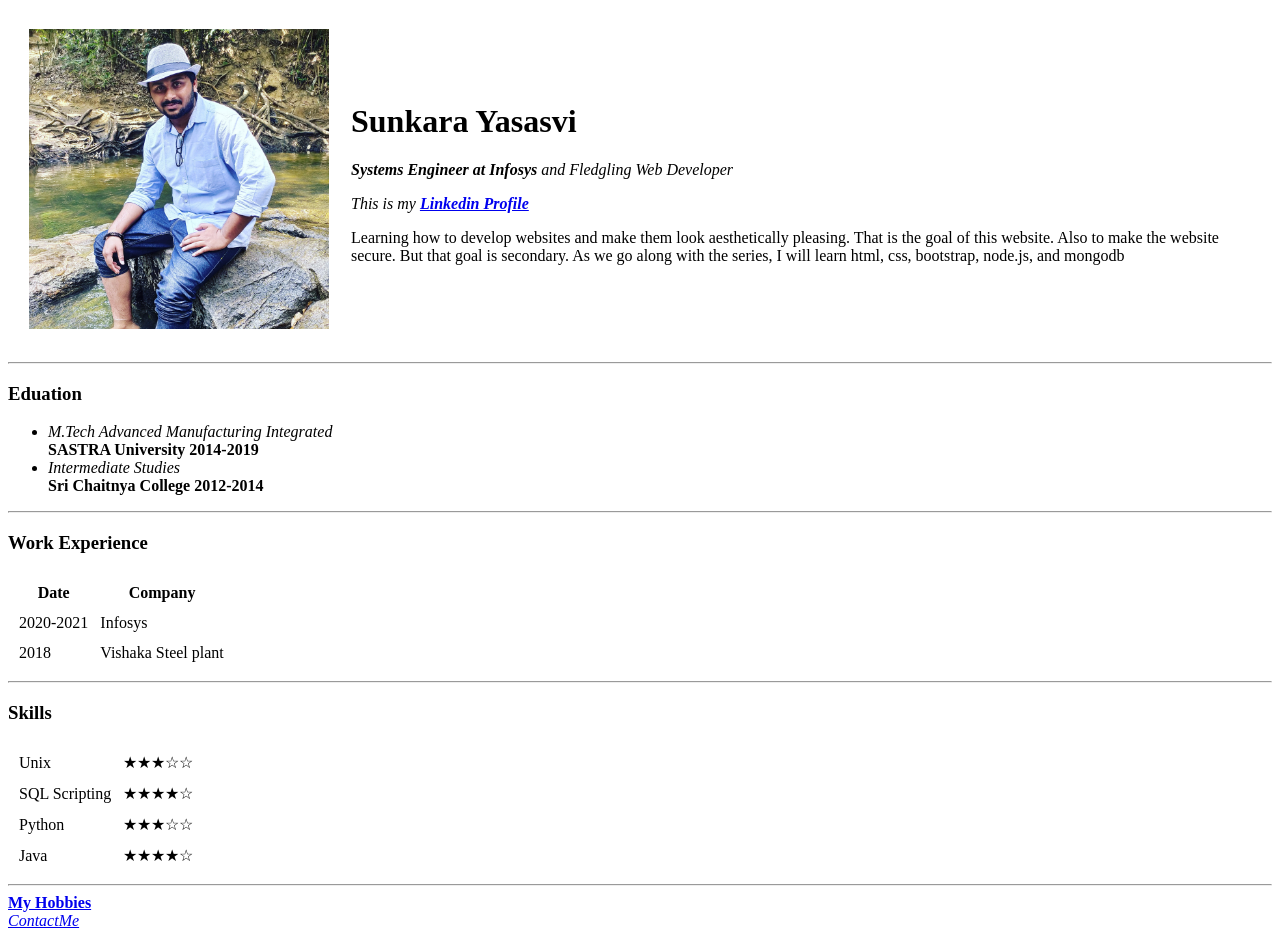
==== index.html @ 676cf08e "Removing extra folder" ====
<!DOCTYPE html>
<html lang="en">
<head>
  <meta charset="UTF-8">
  <meta name="viewport" content="width=device-width, initial-scale=1.0">
  <meta http-equiv="X-UA-Compatible" content="ie=edge">
  <title> Yasasvi's Personal Site</title>
</head>
<body>
  <table cellspacing='20'>
    <tr>
      <td><img src="Images/SunkaraYasasvi.jpeg" alt="Sunkara Yasasvi Profile Picture" height="300" width="300"></td>
      <td>
        <!-- This is heading-->
        <h1>Sunkara Yasasvi</h1>
        <!--Next line explains strong and emphasis tags-->
        <p><em><strong>Systems Engineer at Infosys</strong> and Fledgling Web Developer</em></p>
        <!--Next line eplains anchor or hyperlink tags-->
        <p><em>This is my <strong><a href="https://www.linkedin.com/in/sunkarayasasvi96/"target="_blank">Linkedin Profile</a></strong></em></p>
        <!-- Next para explains para tags-->
        <p>Learning how to develop websites and make them look aesthetically pleasing.
           That is the goal of this website. Also to make the website secure.
           But that goal is secondary. As we go along with the series, I will learn html, css, bootstrap, node.js, and mongodb</p>
        <!--Next line explains tags to set a line-->
      </td>
    </tr>
  </table>


  <hr size='2'>
  <h3>Eduation</h3>
  <!--Ordered and unordered points-->
  <ul>
    <li><em>M.Tech Advanced Manufacturing Integrated</em>
        <br>
        <strong>SASTRA University 2014-2019</strong>
    </li>
    <li>
        <em>Intermediate Studies</em>
        <br>
        <strong>Sri Chaitnya College 2012-2014</strong>
    </li>
  </ul></p>


  <hr>

  <h3>Work Experience</h3>
  <table cellspacing='10'>
  <thead>
    <tr>
        <th>Date</th>
        <th>Company</th>
    </tr>
  </thead>
  <tbody>
    <tr>
      <td>2020-2021</td>
      <td>Infosys</td>
    </tr>
    <tr>
      <td>2018</td>
      <td>Vishaka Steel plant</td>
    </tr>
  </tbody>
  </table>

  <hr>

  <h3>Skills</h3>
      <table cellspacing='10'>
        <tr>
          <td>Unix</td>
          <td>★★★☆☆</td>
        </tr>
        <tr>
          <td>SQL Scripting</td>
          <td>★★★★☆</td>
        </tr>
        <tr>
          <td>Python</td>
          <td>★★★☆☆</td>
        </tr>
        <tr>
          <td>Java</td>
          <td>★★★★☆</td>
        </tr>
      </table>
  <hr size='2'>
  <!--How to set up satellite pages to create a website-->
  <strong><a href="Yasasvi's Hobbies.html"target="_blank">My Hobbies</a></strong>
  <br>
  <a href="ContactMe.html"target="_blank"><em>ContactMe</em></a>
</body>
</html>
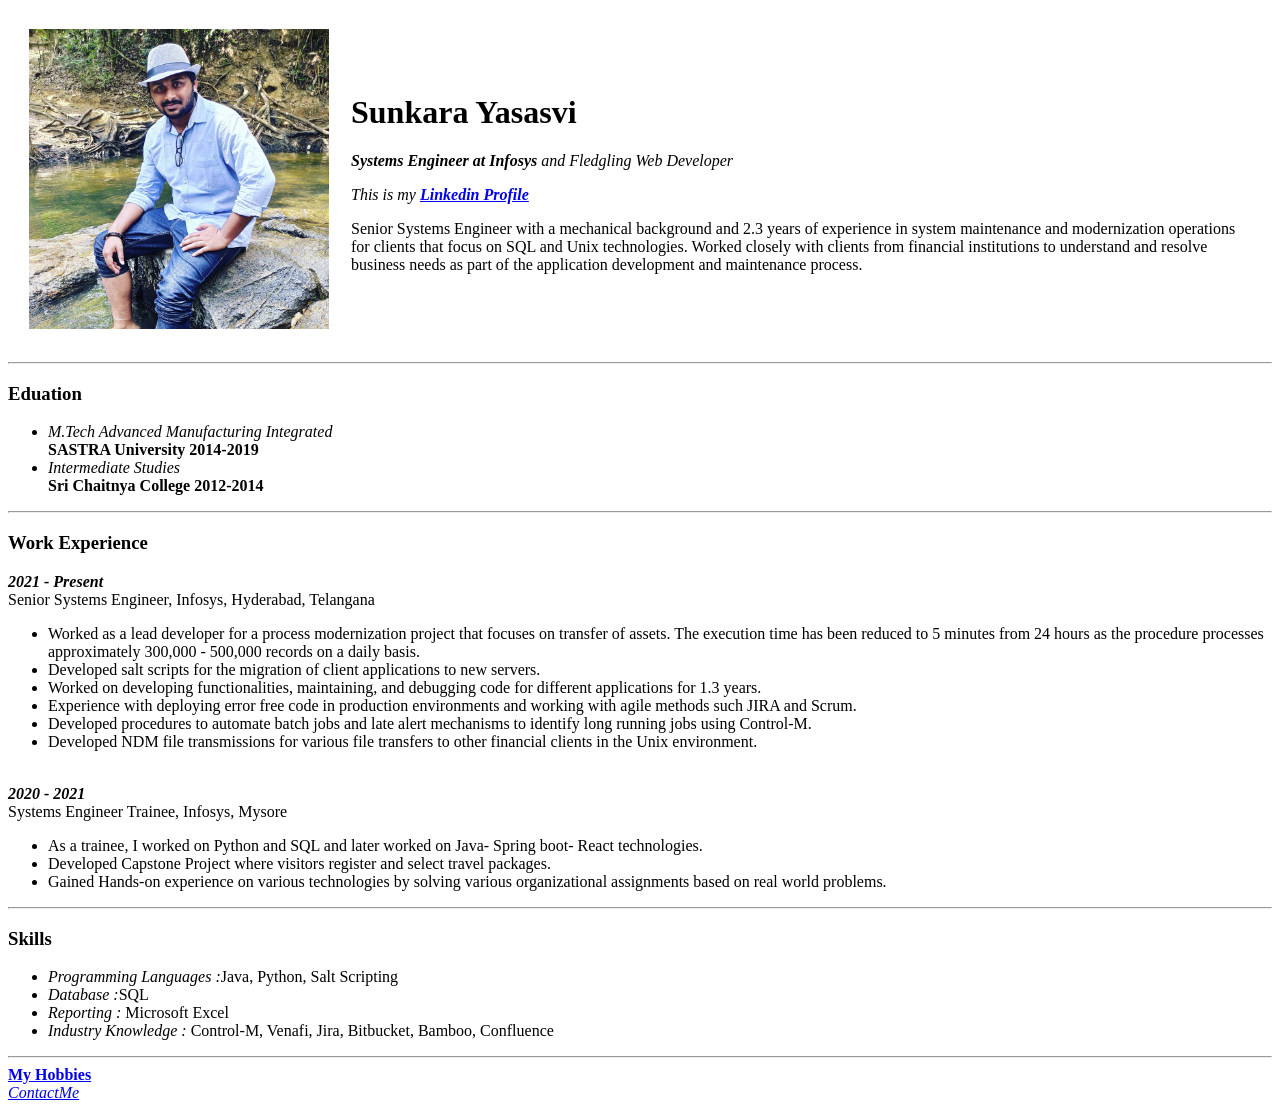
==== commit 4c5c0490: "Add the changes to cv" ====
--- a/index.html
+++ b/index.html
@@ -18,9 +18,10 @@
         <!--Next line eplains anchor or hyperlink tags-->
         <p><em>This is my <strong><a href="https://www.linkedin.com/in/sunkarayasasvi96/"target="_blank">Linkedin Profile</a></strong></em></p>
         <!-- Next para explains para tags-->
-        <p>Learning how to develop websites and make them look aesthetically pleasing.
-           That is the goal of this website. Also to make the website secure.
-           But that goal is secondary. As we go along with the series, I will learn html, css, bootstrap, node.js, and mongodb</p>
+        <p>Senior Systems Engineer with a mechanical background and 2.3 years of experience in system
+          maintenance and modernization operations for clients that focus on SQL and Unix technologies. Worked
+          closely with clients from financial institutions to understand and resolve business needs as part of the
+          application development and maintenance process.</p>
         <!--Next line explains tags to set a line-->
       </td>
     </tr>
@@ -46,46 +47,60 @@
   <hr>
 
   <h3>Work Experience</h3>
-  <table cellspacing='10'>
-  <thead>
-    <tr>
-        <th>Date</th>
-        <th>Company</th>
-    </tr>
-  </thead>
-  <tbody>
-    <tr>
-      <td>2020-2021</td>
-      <td>Infosys</td>
-    </tr>
-    <tr>
-      <td>2018</td>
-      <td>Vishaka Steel plant</td>
-    </tr>
-  </tbody>
-  </table>
-
+  <p>
+    <em><strong>2021 - Present</strong></em> 
+    <br>
+    Senior Systems Engineer, Infosys, Hyderabad, Telangana <br>
+    <ul>
+        <li>
+          Worked as a lead developer for a process modernization project that focuses on transfer of
+          assets. The execution time has been reduced to 5 minutes from 24 hours as the procedure
+          processes approximately 300,000 - 500,000 records on a daily basis.</li>
+        <li>
+          Developed salt scripts for the migration of client applications to new servers.
+        </li>
+        <li>
+          Worked on developing functionalities, maintaining, and debugging code for different applications
+for 1.3 years.
+        </li>
+        <li>
+          Experience with deploying error free code in production environments and working with agile
+methods such JIRA and Scrum.
+        </li>
+        <li>Developed procedures to automate batch jobs and late alert mechanisms to identify long running
+          jobs using Control-M.
+        </li>
+        <li>
+          Developed NDM file transmissions for various file transfers to other financial clients in the Unix
+environment.
+        </li>
+    </ul>
+    <br>
+    <em><strong>2020 - 2021</strong></em> 
+    <br>
+      Systems Engineer Trainee, Infosys, Mysore <br>
+    <ul>
+        <li>
+          As a trainee, I worked on Python and SQL and later worked on Java- Spring boot- React
+technologies.</li>
+        <li>
+          Developed Capstone Project where visitors register and select travel packages.
+        </li>
+        <li>
+          Gained Hands-on experience on various technologies by solving various organizational
+assignments based on real world problems.
+        </li>
+    </ul>
+  </p>
   <hr>
 
   <h3>Skills</h3>
-      <table cellspacing='10'>
-        <tr>
-          <td>Unix</td>
-          <td>★★★☆☆</td>
-        </tr>
-        <tr>
-          <td>SQL Scripting</td>
-          <td>★★★★☆</td>
-        </tr>
-        <tr>
-          <td>Python</td>
-          <td>★★★☆☆</td>
-        </tr>
-        <tr>
-          <td>Java</td>
-          <td>★★★★☆</td>
-        </tr>
-      </table>
+      <ul>
+        <li> <em>Programming Languages :</em>Java, Python, Salt Scripting</li>
+        <li> <em>Database :</em>SQL</li>
+        <li> <em>Reporting :</em> Microsoft Excel</li>
+        <li> <em>Industry Knowledge :</em> Control-M, Venafi, Jira, Bitbucket, Bamboo, Confluence</li>
+      </ul>
   <hr size='2'>
   <!--How to set up satellite pages to create a website-->
   <strong><a href="Yasasvi's Hobbies.html"target="_blank">My Hobbies</a></strong>
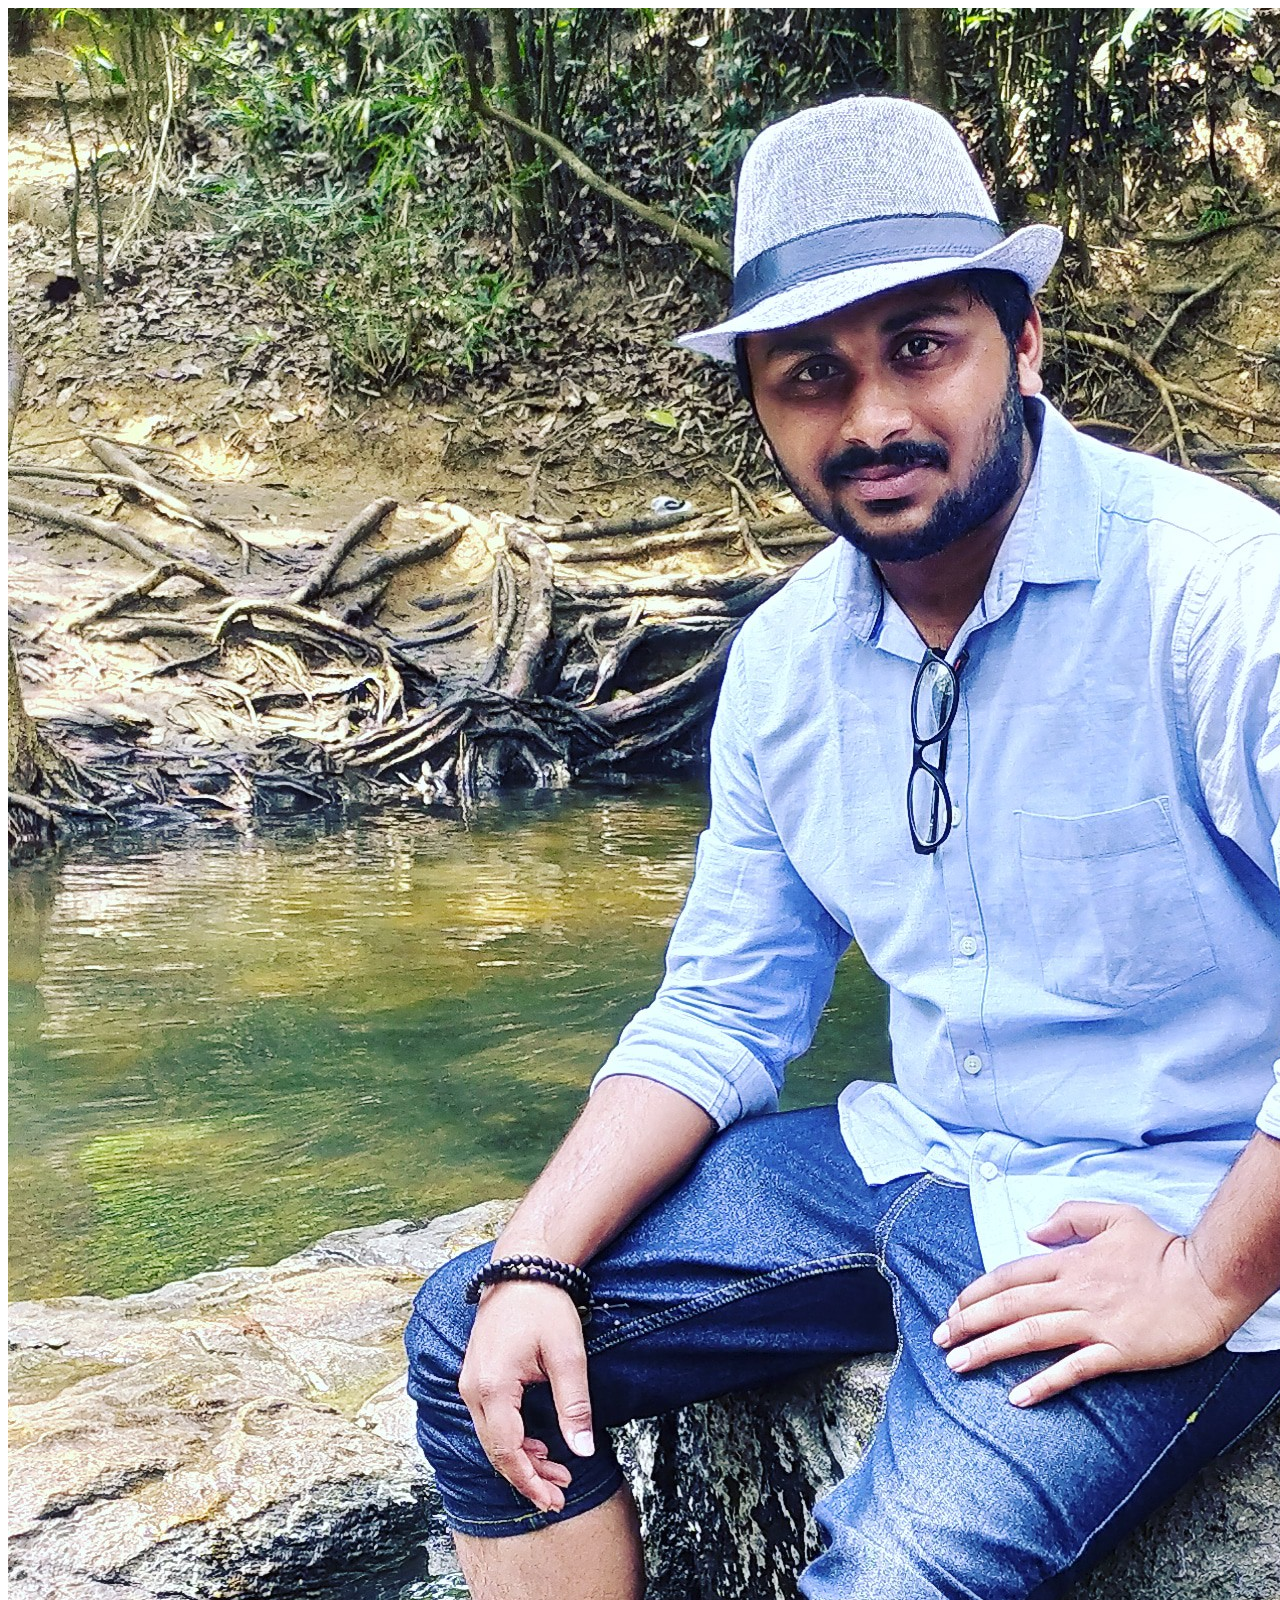
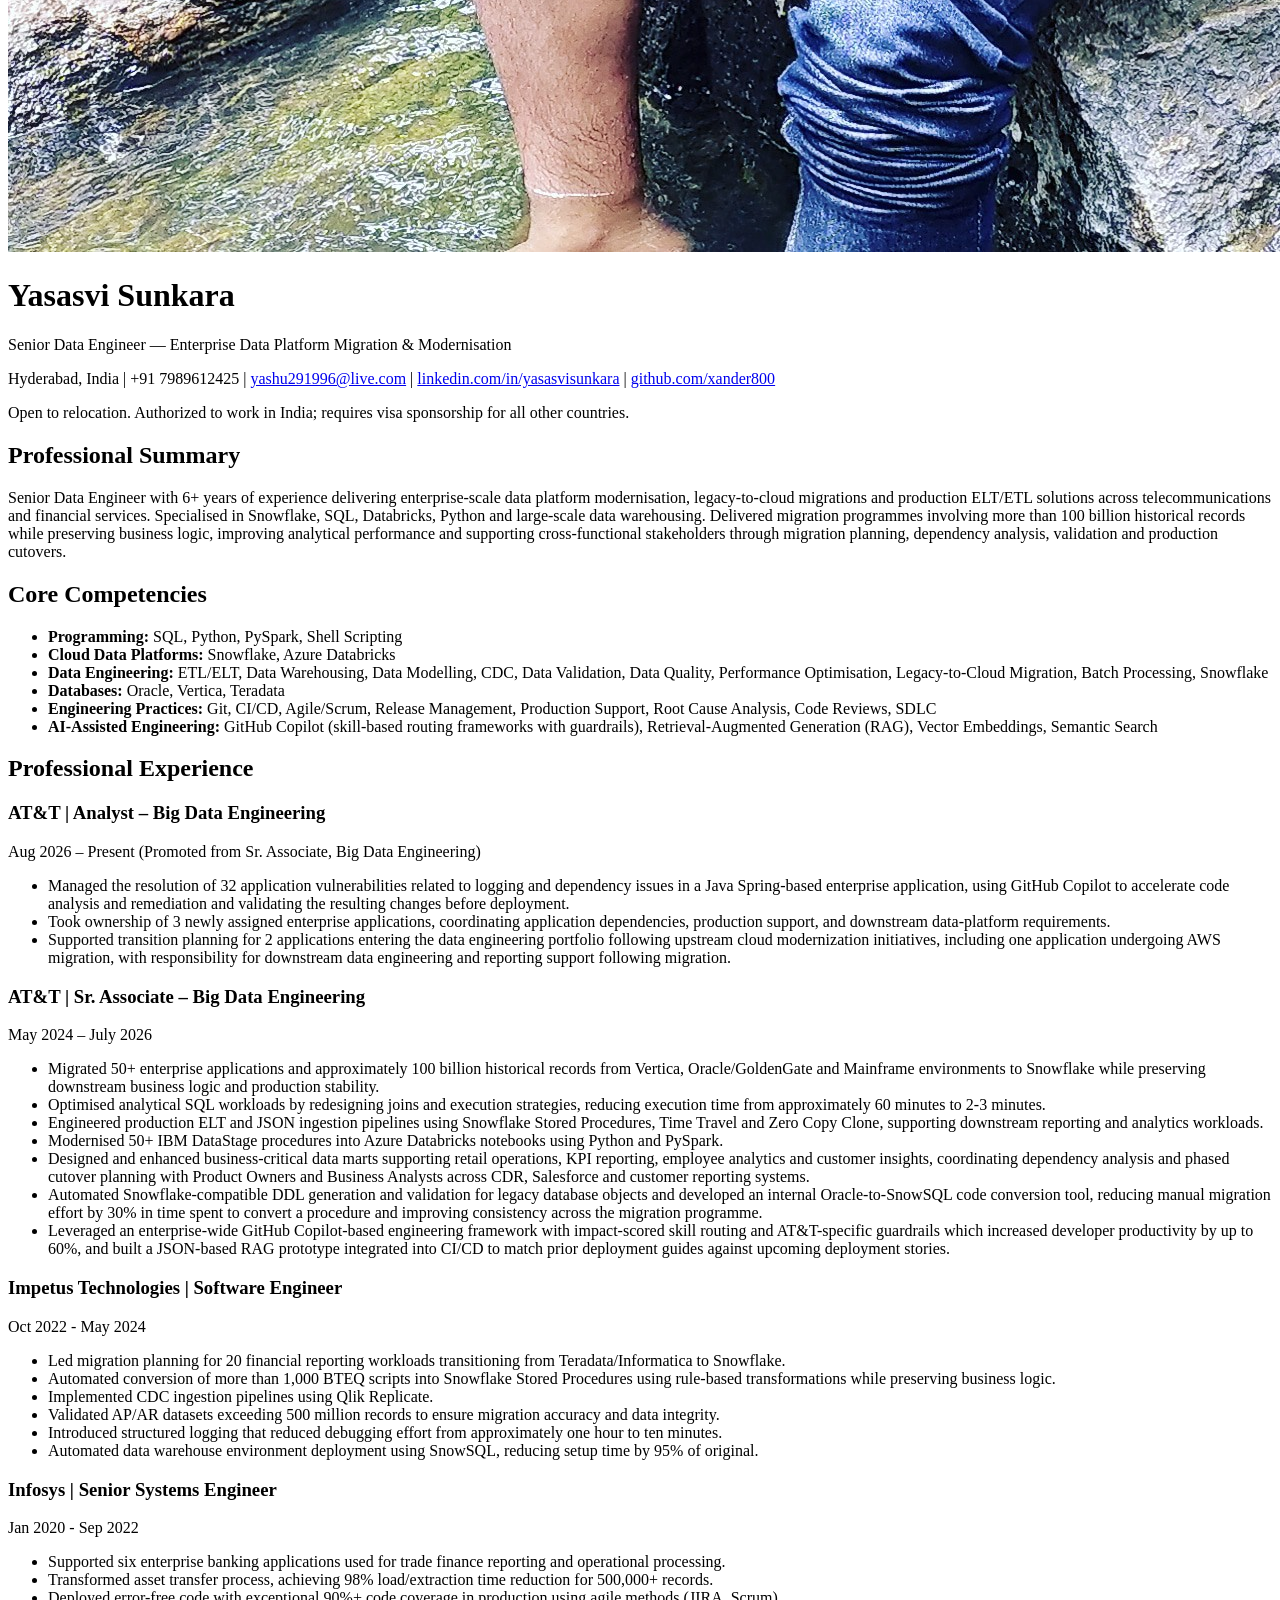
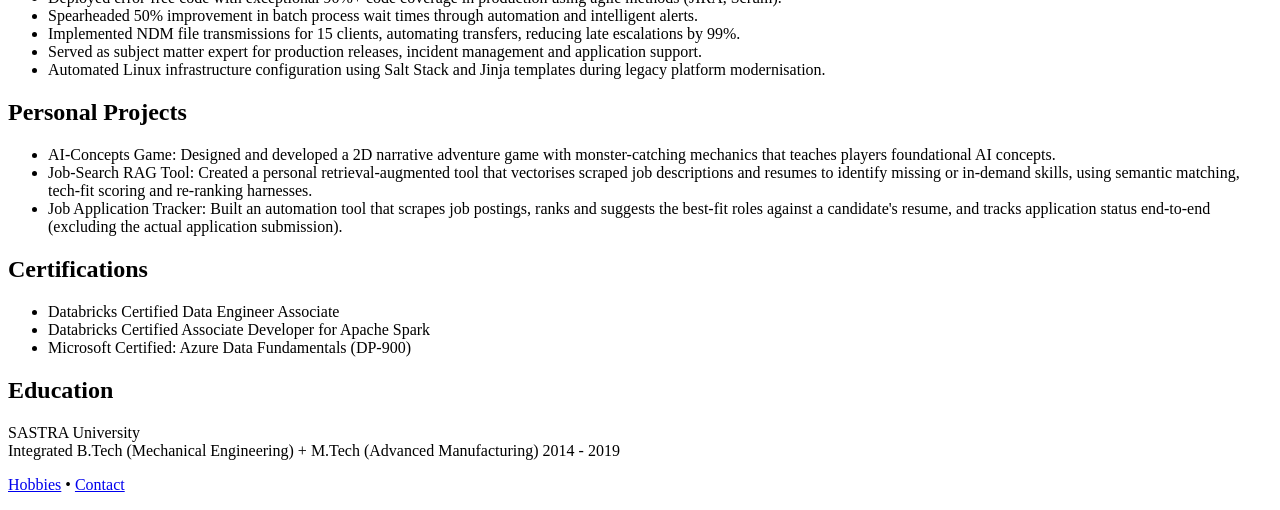
==== commit cddd94de: "Update index.html — integrate professional resume content and add stylesheet link" ====
--- a/index.html
+++ b/index.html
@@ -1,110 +1,125 @@
-<!DOCTYPE html>
-<html lang="en">
-<head>
-  <meta charset="UTF-8">
-  <meta name="viewport" content="width=device-width, initial-scale=1.0">
-  <meta http-equiv="X-UA-Compatible" content="ie=edge">
-  <title> Yasasvi's Personal Site</title>
-</head>
-<body>
-  <table cellspacing='20'>
-    <tr>
-      <td><img src="Images/SunkaraYasasvi.jpeg" alt="Sunkara Yasasvi Profile Picture" height="300" width="300"></td>
-      <td>
-        <!-- This is heading-->
-        <h1>Sunkara Yasasvi</h1>
-        <!--Next line explains strong and emphasis tags-->
-        <p><em><strong>Systems Engineer at Infosys</strong> and Fledgling Web Developer</em></p>
-        <!--Next line eplains anchor or hyperlink tags-->
-        <p><em>This is my <strong><a href="https://www.linkedin.com/in/sunkarayasasvi96/"target="_blank">Linkedin Profile</a></strong></em></p>
-        <!-- Next para explains para tags-->
-        <p>Senior Systems Engineer with a mechanical background and 2.3 years of experience in system
-          maintenance and modernization operations for clients that focus on SQL and Unix technologies. Worked
-          closely with clients from financial institutions to understand and resolve business needs as part of the
-          application development and maintenance process.</p>
-        <!--Next line explains tags to set a line-->
-      </td>
-    </tr>
-  </table>
-
-
-  <hr size='2'>
-  <h3>Eduation</h3>
-  <!--Ordered and unordered points-->
-  <ul>
-    <li><em>M.Tech Advanced Manufacturing Integrated</em>
-        <br>
-        <strong>SASTRA University 2014-2019</strong>
-    </li>
-    <li>
-        <em>Intermediate Studies</em>
-        <br>
-        <strong>Sri Chaitnya College 2012-2014</strong>
-    </li>
-  </ul></p>
-
-
-  <hr>
-
-  <h3>Work Experience</h3>
-  <p>
-    <em><strong>2021 - Present</strong></em> 
-    <br>
-    Senior Systems Engineer, Infosys, Hyderabad, Telangana <br>
-    <ul>
-        <li>
-          Worked as a lead developer for a process modernization project that focuses on transfer of
-          assets. The execution time has been reduced to 5 minutes from 24 hours as the procedure
-          processes approximately 300,000 - 500,000 records on a daily basis.</li>
-        <li>
-          Developed salt scripts for the migration of client applications to new servers.
-        </li>
-        <li>
-          Worked on developing functionalities, maintaining, and debugging code for different applications
-for 1.3 years.
-        </li>
-        <li>
-          Experience with deploying error free code in production environments and working with agile
-methods such JIRA and Scrum.
-        </li>
-        <li>Developed procedures to automate batch jobs and late alert mechanisms to identify long running
-          jobs using Control-M.
-        </li>
-        <li>
-          Developed NDM file transmissions for various file transfers to other financial clients in the Unix
-environment.
-        </li>
-    </ul>
-    <br>
-    <em><strong>2020 - 2021</strong></em> 
-    <br>
-      Systems Engineer Trainee, Infosys, Mysore <br>
-    <ul>
-        <li>
-          As a trainee, I worked on Python and SQL and later worked on Java- Spring boot- React
-technologies.</li>
-        <li>
-          Developed Capstone Project where visitors register and select travel packages.
-        </li>
-        <li>
-          Gained Hands-on experience on various technologies by solving various organizational
-assignments based on real world problems.
-        </li>
-    </ul>
-  </p>
-  <hr>
-
-  <h3>Skills</h3>
-      <ul>
-        <li> <em>Programming Languages :</em>Java, Python, Salt Scripting</li>
-        <li> <em>Database :</em>SQL</li>
-        <li> <em>Reporting :</em> Microsoft Excel</li>
-        <li> <em>Industry Knowledge :</em> Control-M, Venafi, Jira, Bitbucket, Bamboo, Confluence</li>
-      </ul>
-  <hr size='2'>
-  <!--How to set up satellite pages to create a website-->
-  <strong><a href="Yasasvi's Hobbies.html"target="_blank">My Hobbies</a></strong>
-  <br>
-  <a href="ContactMe.html"target="_blank"><em>ContactMe</em></a>
-</body>
-</html>
+<!DOCTYPE html>
+<html lang="en">
+<head>
+  <meta charset="utf-8">
+  <meta name="viewport" content="width=device-width, initial-scale=1">
+  <meta name="description" content="Yasasvi Sunkara — Senior Data Engineer. Resume and professional profile.">
+  <title>Yasasvi Sunkara — Resume</title>
+  <link rel="stylesheet" href="style.css">
+</head>
+<body>
+  <main class="container">
+    <header class="header">
+      <div class="profile">
+        <img src="Images/SunkaraYasasvi.jpeg" alt="Photo of Yasasvi Sunkara" class="profile-img">
+      </div>
+      <div class="hero">
+        <h1 class="name">Yasasvi Sunkara</h1>
+        <p class="title">Senior Data Engineer — Enterprise Data Platform Migration & Modernisation</p>
+        <p class="contact">Hyderabad, India | +91 7989612425 | <a href="mailto:yashu291996@live.com">yashu291996@live.com</a> | <a href="https://linkedin.com/in/yasasvisunkara" target="_blank" rel="noopener">linkedin.com/in/yasasvisunkara</a> | <a href="https://github.com/xander800" target="_blank" rel="noopener">github.com/xander800</a></p>
+        <p class="status">Open to relocation. Authorized to work in India; requires visa sponsorship for all other countries.</p>
+      </div>
+    </header>
+
+    <section>
+      <h2>Professional Summary</h2>
+      <p>Senior Data Engineer with 6+ years of experience delivering enterprise-scale data platform modernisation, legacy-to-cloud migrations and production ELT/ETL solutions across telecommunications and financial services. Specialised in Snowflake, SQL, Databricks, Python and large-scale data warehousing. Delivered migration programmes involving more than 100 billion historical records while preserving business logic, improving analytical performance and supporting cross-functional stakeholders through migration planning, dependency analysis, validation and production cutovers.</p>
+    </section>
+
+    <section>
+      <h2>Core Competencies</h2>
+      <ul>
+        <li><strong>Programming:</strong> SQL, Python, PySpark, Shell Scripting</li>
+        <li><strong>Cloud Data Platforms:</strong> Snowflake, Azure Databricks</li>
+        <li><strong>Data Engineering:</strong> ETL/ELT, Data Warehousing, Data Modelling, CDC, Data Validation, Data Quality, Performance Optimisation, Legacy-to-Cloud Migration, Batch Processing, Snowflake</li>
+        <li><strong>Databases:</strong> Oracle, Vertica, Teradata</li>
+        <li><strong>Engineering Practices:</strong> Git, CI/CD, Agile/Scrum, Release Management, Production Support, Root Cause Analysis, Code Reviews, SDLC</li>
+        <li><strong>AI-Assisted Engineering:</strong> GitHub Copilot (skill-based routing frameworks with guardrails), Retrieval-Augmented Generation (RAG), Vector Embeddings, Semantic Search</li>
+      </ul>
+    </section>
+
+    <section>
+      <h2>Professional Experience</h2>
+
+      <article class="experience">
+        <h3>AT&T | Analyst – Big Data Engineering</h3>
+        <p class="date">Aug 2026 – Present (Promoted from Sr. Associate, Big Data Engineering)</p>
+        <ul>
+          <li>Managed the resolution of 32 application vulnerabilities related to logging and dependency issues in a Java Spring-based enterprise application, using GitHub Copilot to accelerate code analysis and remediation and validating the resulting changes before deployment.</li>
+          <li>Took ownership of 3 newly assigned enterprise applications, coordinating application dependencies, production support, and downstream data-platform requirements.</li>
+          <li>Supported transition planning for 2 applications entering the data engineering portfolio following upstream cloud modernization initiatives, including one application undergoing AWS migration, with responsibility for downstream data engineering and reporting support following migration.</li>
+        </ul>
+      </article>
+
+      <article class="experience">
+        <h3>AT&T | Sr. Associate – Big Data Engineering</h3>
+        <p class="date">May 2024 – July 2026</p>
+        <ul>
+          <li>Migrated 50+ enterprise applications and approximately 100 billion historical records from Vertica, Oracle/GoldenGate and Mainframe environments to Snowflake while preserving downstream business logic and production stability.</li>
+          <li>Optimised analytical SQL workloads by redesigning joins and execution strategies, reducing execution time from approximately 60 minutes to 2-3 minutes.</li>
+          <li>Engineered production ELT and JSON ingestion pipelines using Snowflake Stored Procedures, Time Travel and Zero Copy Clone, supporting downstream reporting and analytics workloads.</li>
+          <li>Modernised 50+ IBM DataStage procedures into Azure Databricks notebooks using Python and PySpark.</li>
+          <li>Designed and enhanced business-critical data marts supporting retail operations, KPI reporting, employee analytics and customer insights, coordinating dependency analysis and phased cutover planning with Product Owners and Business Analysts across CDR, Salesforce and customer reporting systems.</li>
+          <li>Automated Snowflake-compatible DDL generation and validation for legacy database objects and developed an internal Oracle-to-SnowSQL code conversion tool, reducing manual migration effort by 30% in time spent to convert a procedure and improving consistency across the migration programme.</li>
+          <li>Leveraged an enterprise-wide GitHub Copilot-based engineering framework with impact-scored skill routing and AT&T-specific guardrails which increased developer productivity by up to 60%, and built a JSON-based RAG prototype integrated into CI/CD to match prior deployment guides against upcoming deployment stories.</li>
+        </ul>
+      </article>
+
+      <article class="experience">
+        <h3>Impetus Technologies | Software Engineer</h3>
+        <p class="date">Oct 2022 - May 2024</p>
+        <ul>
+          <li>Led migration planning for 20 financial reporting workloads transitioning from Teradata/Informatica to Snowflake.</li>
+          <li>Automated conversion of more than 1,000 BTEQ scripts into Snowflake Stored Procedures using rule-based transformations while preserving business logic.</li>
+          <li>Implemented CDC ingestion pipelines using Qlik Replicate.</li>
+          <li>Validated AP/AR datasets exceeding 500 million records to ensure migration accuracy and data integrity.</li>
+          <li>Introduced structured logging that reduced debugging effort from approximately one hour to ten minutes.</li>
+          <li>Automated data warehouse environment deployment using SnowSQL, reducing setup time by 95% of original.</li>
+        </ul>
+      </article>
+
+      <article class="experience">
+        <h3>Infosys | Senior Systems Engineer</h3>
+        <p class="date">Jan 2020 - Sep 2022</p>
+        <ul>
+          <li>Supported six enterprise banking applications used for trade finance reporting and operational processing.</li>
+          <li>Transformed asset transfer process, achieving 98% load/extraction time reduction for 500,000+ records.</li>
+          <li>Deployed error-free code with exceptional 90%+ code coverage in production using agile methods (JIRA, Scrum).</li>
+          <li>Spearheaded 50% improvement in batch process wait times through automation and intelligent alerts.</li>
+          <li>Implemented NDM file transmissions for 15 clients, automating transfers, reducing late escalations by 99%.</li>
+          <li>Served as subject matter expert for production releases, incident management and application support.</li>
+          <li>Automated Linux infrastructure configuration using Salt Stack and Jinja templates during legacy platform modernisation.</li>
+        </ul>
+      </article>
+
+    </section>
+
+    <section>
+      <h2>Personal Projects</h2>
+      <ul>
+        <li>AI-Concepts Game: Designed and developed a 2D narrative adventure game with monster-catching mechanics that teaches players foundational AI concepts.</li>
+        <li>Job-Search RAG Tool: Created a personal retrieval-augmented tool that vectorises scraped job descriptions and resumes to identify missing or in-demand skills, using semantic matching, tech-fit scoring and re-ranking harnesses.</li>
+        <li>Job Application Tracker: Built an automation tool that scrapes job postings, ranks and suggests the best-fit roles against a candidate's resume, and tracks application status end-to-end (excluding the actual application submission).</li>
+      </ul>
+    </section>
+
+    <section>
+      <h2>Certifications</h2>
+      <ul>
+        <li>Databricks Certified Data Engineer Associate</li>
+        <li>Databricks Certified Associate Developer for Apache Spark</li>
+        <li>Microsoft Certified: Azure Data Fundamentals (DP-900)</li>
+      </ul>
+    </section>
+
+    <section>
+      <h2>Education</h2>
+      <p>SASTRA University<br>Integrated B.Tech (Mechanical Engineering) + M.Tech (Advanced Manufacturing) 2014 - 2019</p>
+    </section>
+
+    <footer class="footer">
+      <p><a href="Yasasvi's Hobbies.html" target="_blank" rel="noopener">Hobbies</a> • <a href="ContactMe.html" target="_blank" rel="noopener">Contact</a></p>
+    </footer>
+  </main>
+</body>
+</html>
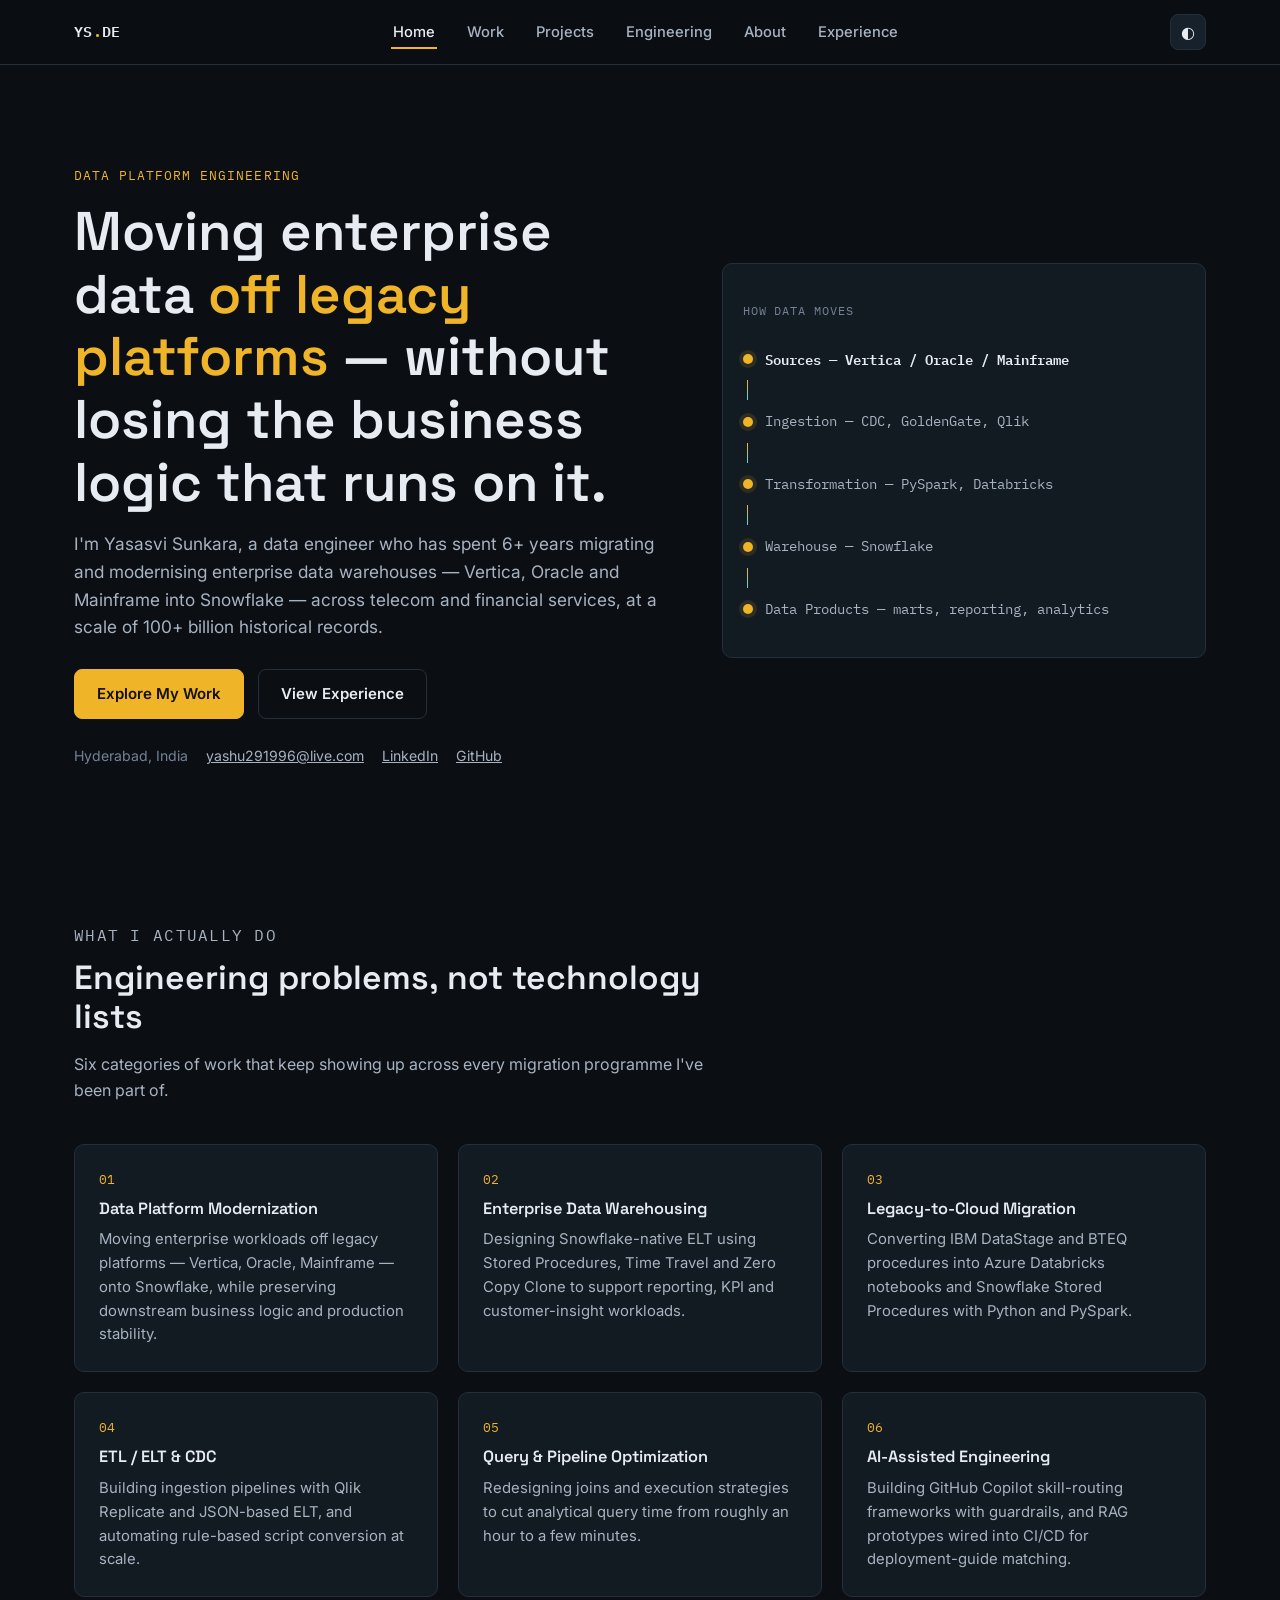
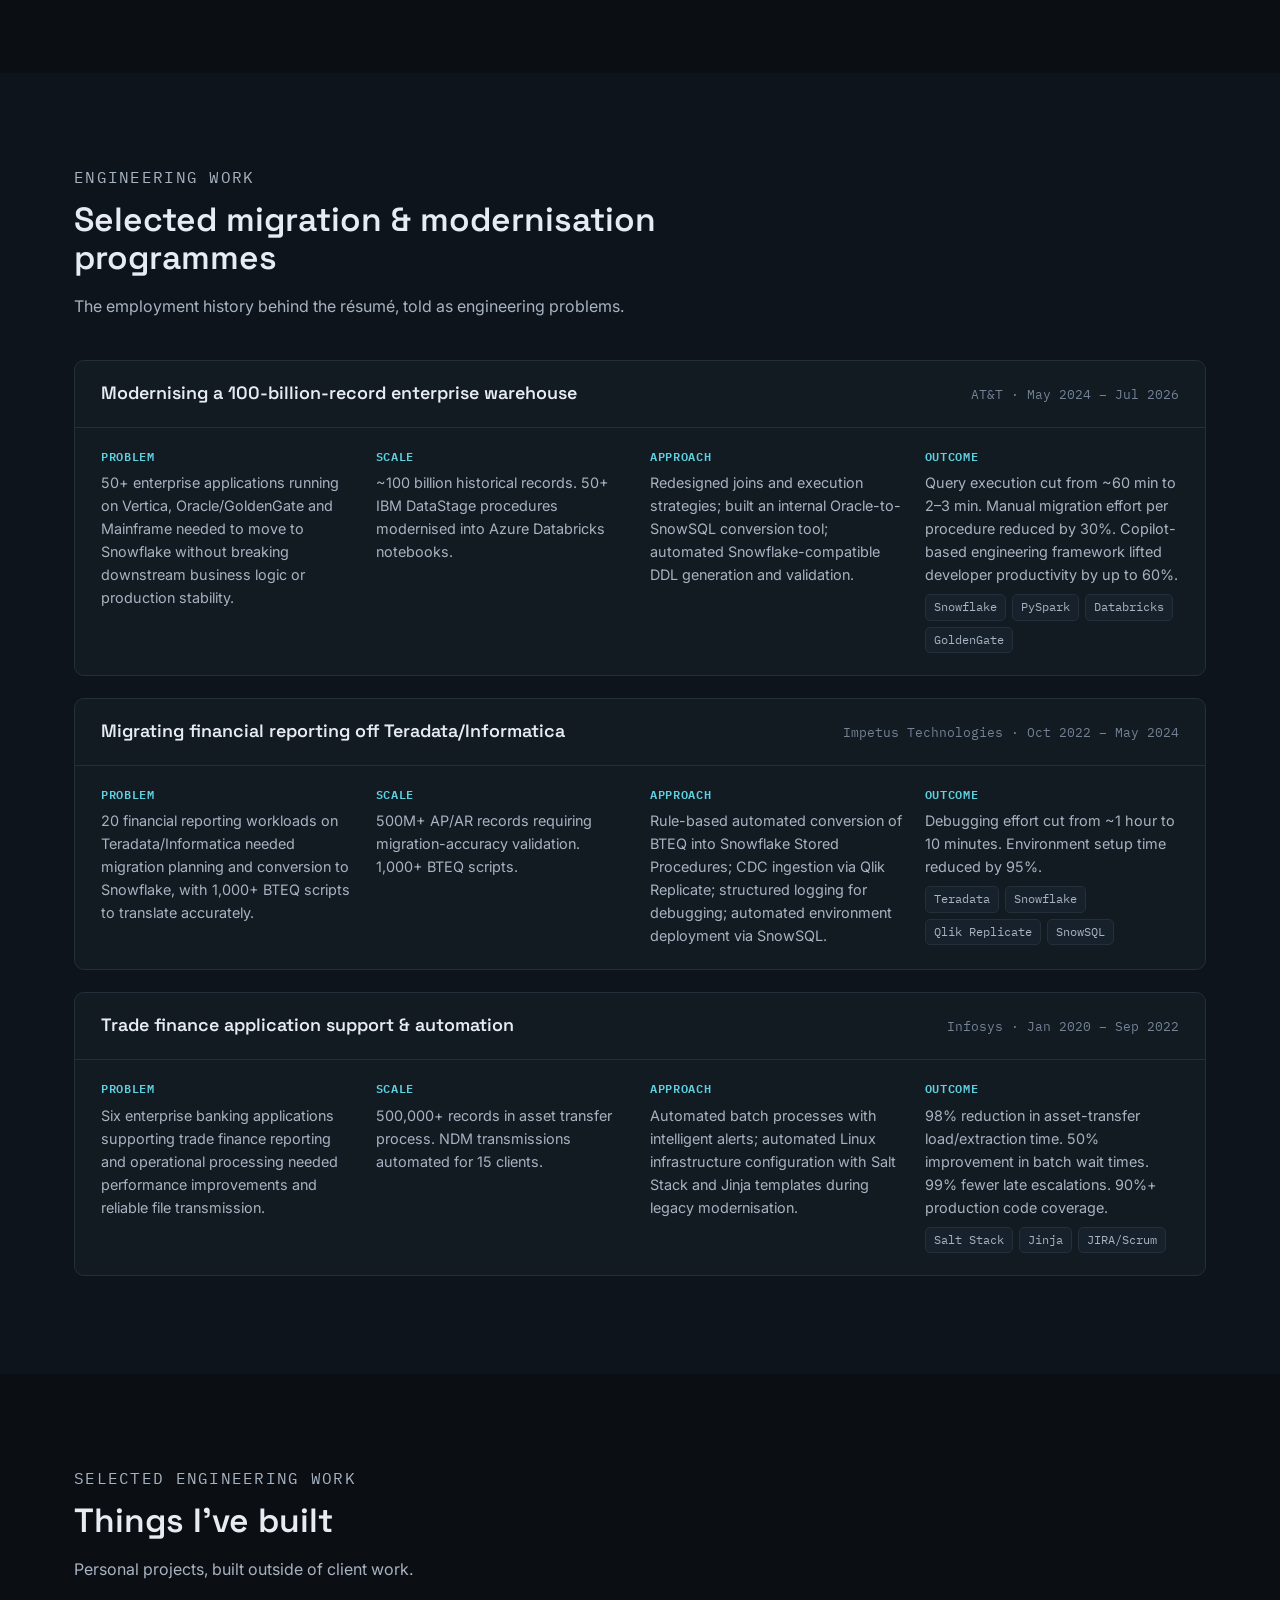
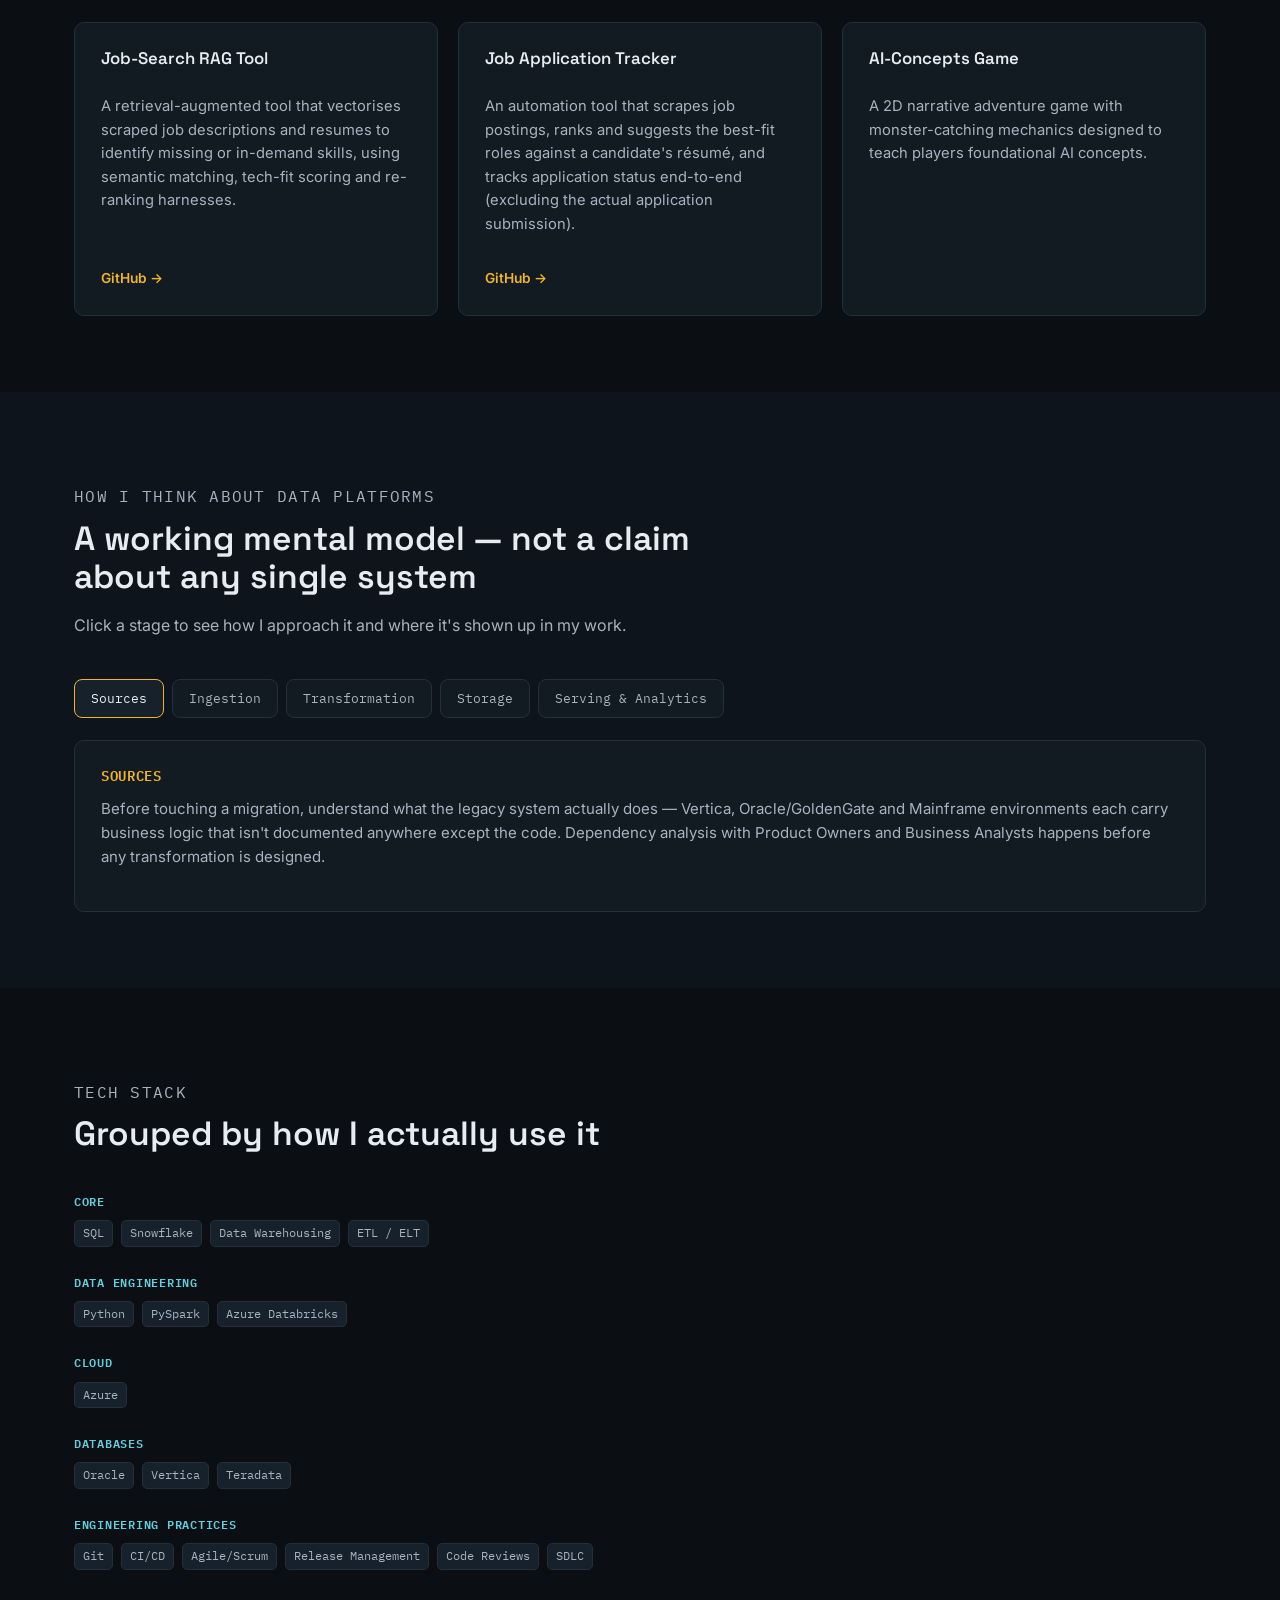
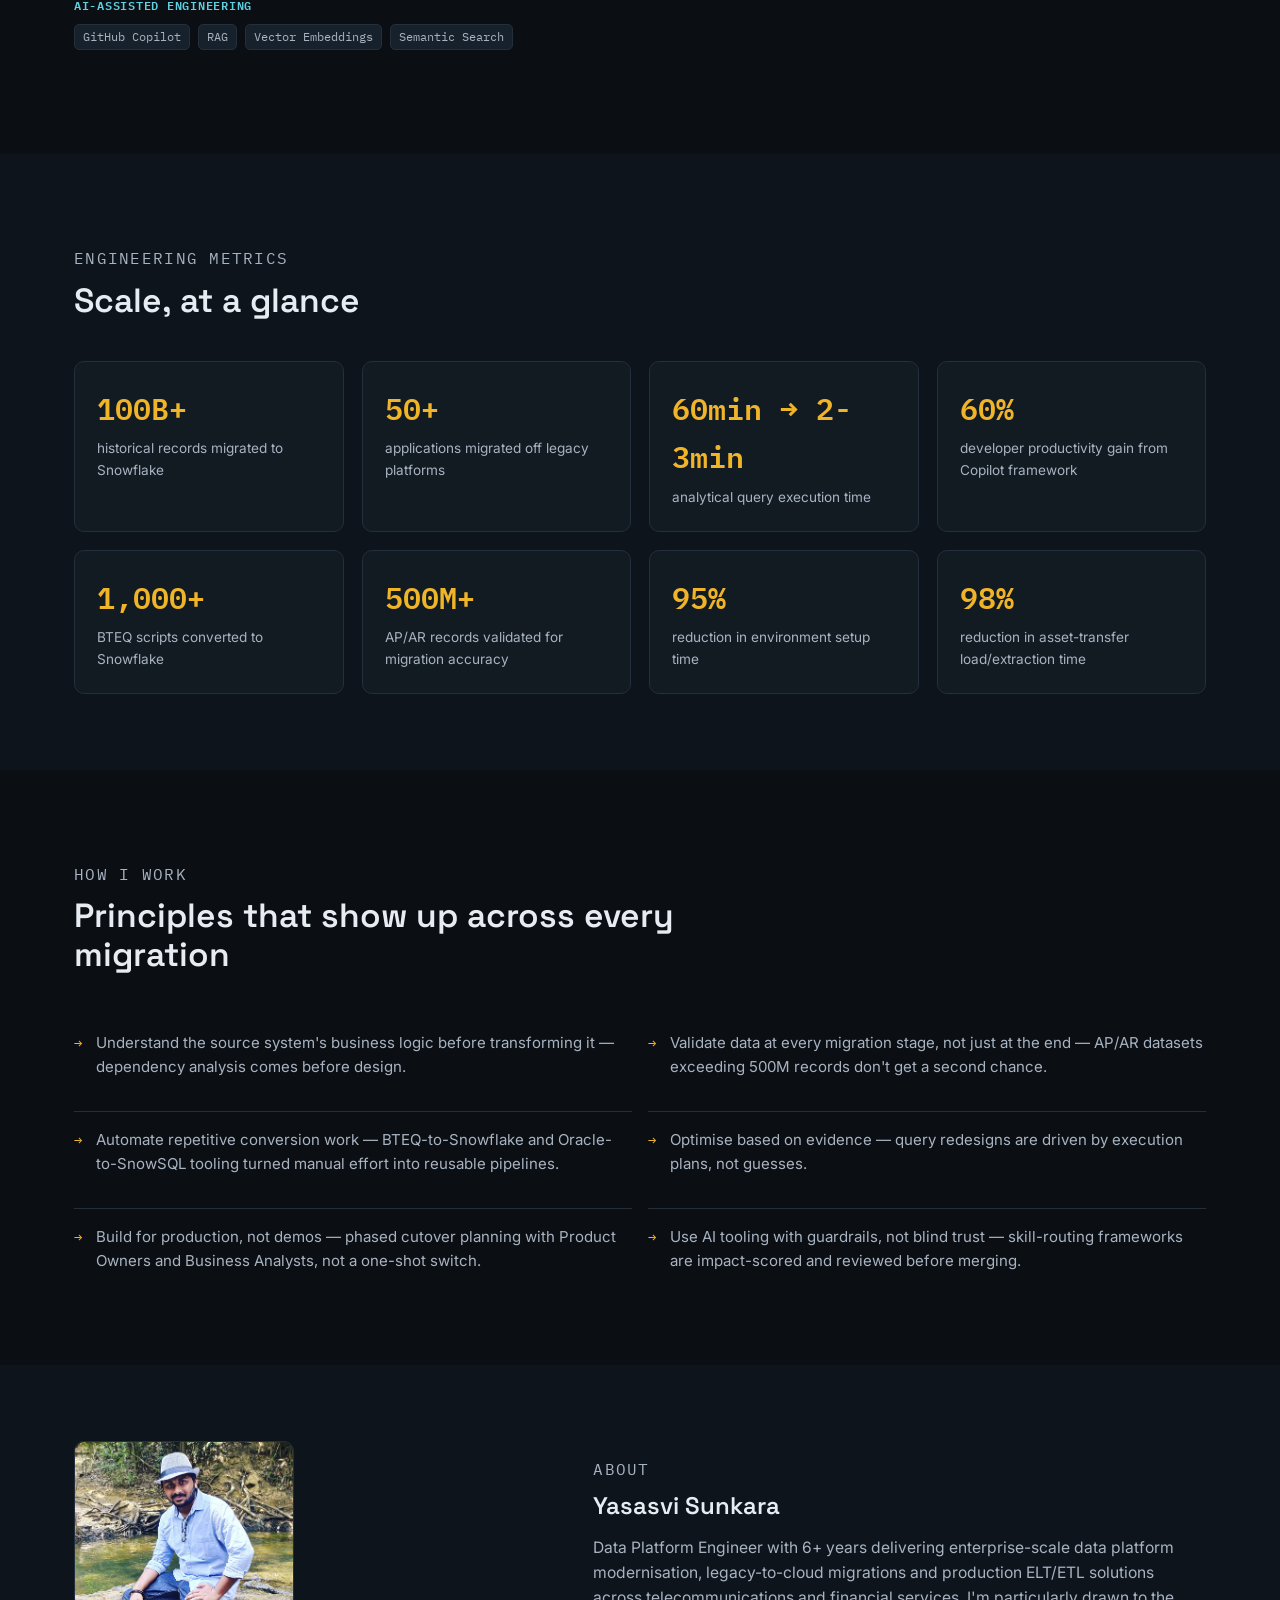
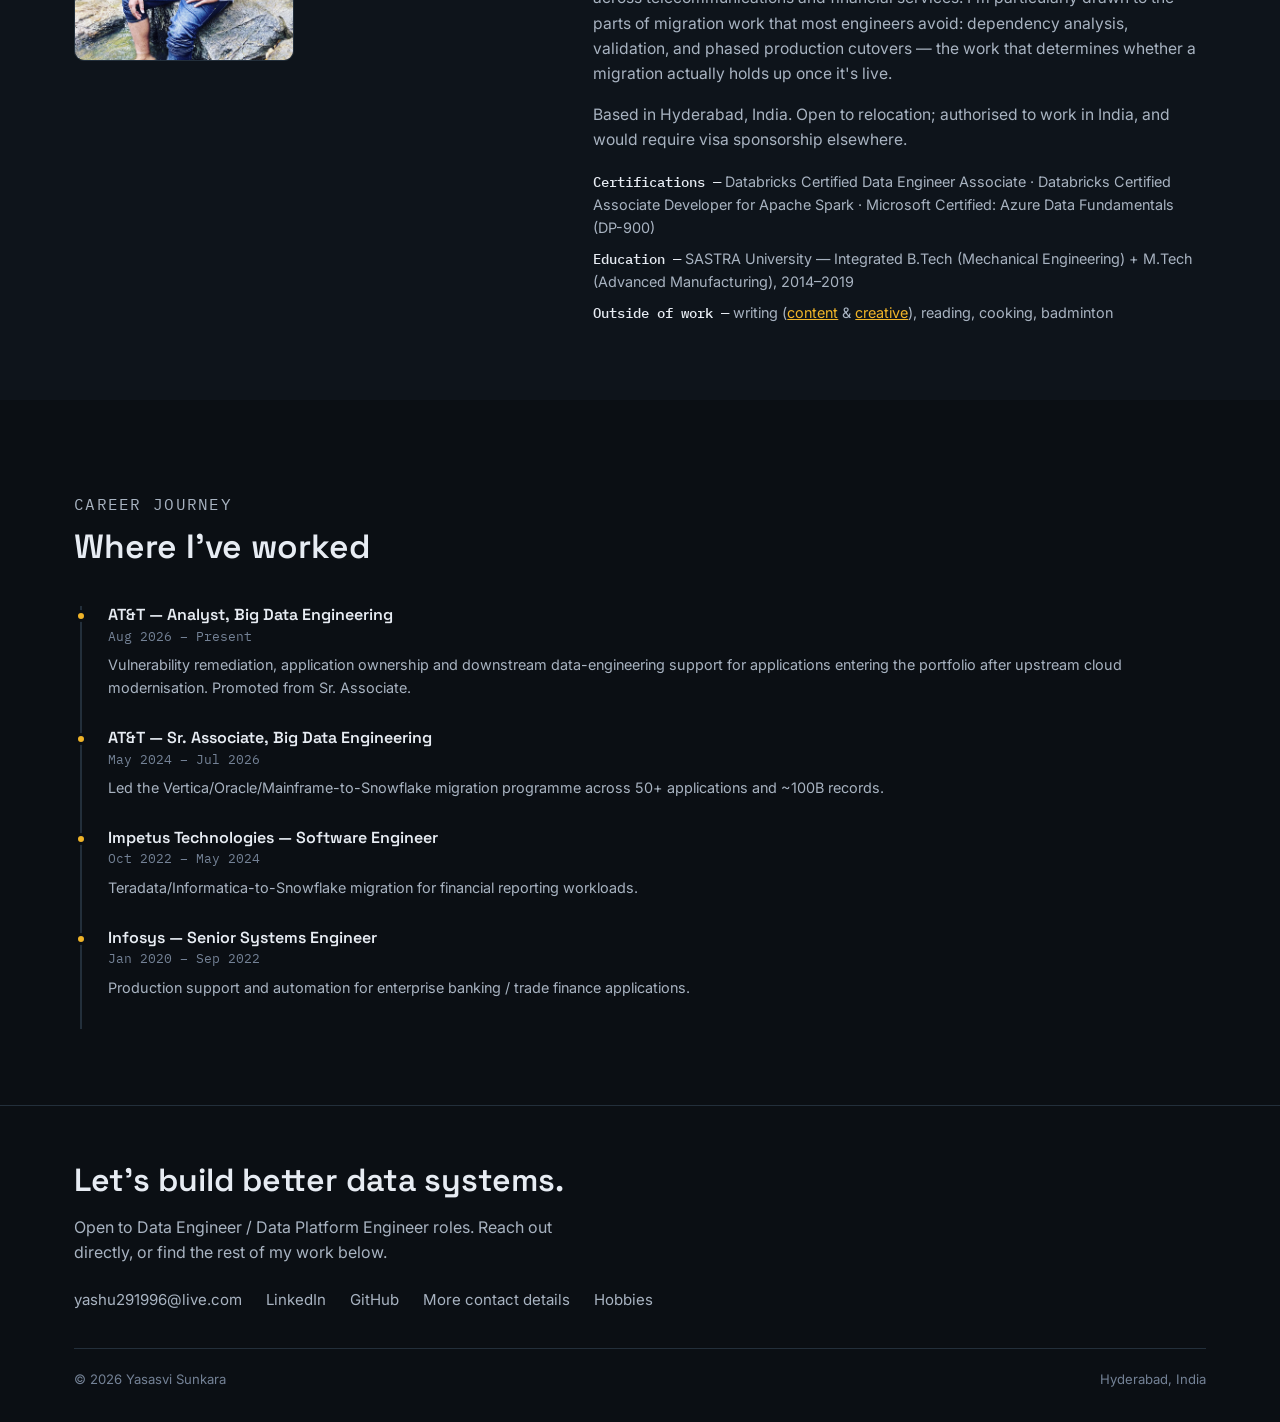
==== commit 5ba78f35: "Redesign portfolio: from resume page to data-platform engineering portfolio - Rebuilt index.html as " ====
--- a/index.html
+++ b/index.html
@@ -1,125 +1,343 @@
 <!DOCTYPE html>
 <html lang="en">
 <head>
-  <meta charset="utf-8">
-  <meta name="viewport" content="width=device-width, initial-scale=1">
-  <meta name="description" content="Yasasvi Sunkara — Senior Data Engineer. Resume and professional profile.">
-  <title>Yasasvi Sunkara — Resume</title>
-  <link rel="stylesheet" href="style.css">
+<meta charset="utf-8">
+<meta name="viewport" content="width=device-width, initial-scale=1">
+<title>Yasasvi Sunkara — Data Platform Engineer</title>
+<meta name="description" content="Yasasvi Sunkara — Data Platform Engineer specialising in enterprise data warehouse migration, Snowflake, and ELT/ETL modernisation across telecom and financial services.">
+<link rel="canonical" href="https://xander800.github.io/cv/">
+
+<meta property="og:type" content="website">
+<meta property="og:title" content="Yasasvi Sunkara — Data Platform Engineer">
+<meta property="og:description" content="Enterprise data warehouse migration, Snowflake, and ELT/ETL modernisation across telecom and financial services.">
+<meta property="og:url" content="https://xander800.github.io/cv/">
+<meta property="og:image" content="https://xander800.github.io/cv/Images/SunkaraYasasvi.jpeg">
+
+<meta name="twitter:card" content="summary">
+<meta name="twitter:title" content="Yasasvi Sunkara — Data Platform Engineer">
+<meta name="twitter:description" content="Enterprise data warehouse migration, Snowflake, and ELT/ETL modernisation across telecom and financial services.">
+
+<link rel="preconnect" href="https://fonts.googleapis.com">
+<link rel="preconnect" href="https://fonts.gstatic.com" crossorigin>
+<link href="https://fonts.googleapis.com/css2?family=Space+Grotesk:wght@500;600;700&family=Inter:wght@400;500;600&family=IBM+Plex+Mono:wght@400;500;600&display=swap" rel="stylesheet">
+<link rel="stylesheet" href="style.css">
+<link rel="icon" type="image/svg+xml" href="favicon.svg">
 </head>
 <body>
-  <main class="container">
-    <header class="header">
-      <div class="profile">
-        <img src="Images/SunkaraYasasvi.jpeg" alt="Photo of Yasasvi Sunkara" class="profile-img">
-      </div>
-      <div class="hero">
-        <h1 class="name">Yasasvi Sunkara</h1>
-        <p class="title">Senior Data Engineer — Enterprise Data Platform Migration & Modernisation</p>
-        <p class="contact">Hyderabad, India | +91 7989612425 | <a href="mailto:yashu291996@live.com">yashu291996@live.com</a> | <a href="https://linkedin.com/in/yasasvisunkara" target="_blank" rel="noopener">linkedin.com/in/yasasvisunkara</a> | <a href="https://github.com/xander800" target="_blank" rel="noopener">github.com/xander800</a></p>
-        <p class="status">Open to relocation. Authorized to work in India; requires visa sponsorship for all other countries.</p>
-      </div>
-    </header>
-
-    <section>
-      <h2>Professional Summary</h2>
-      <p>Senior Data Engineer with 6+ years of experience delivering enterprise-scale data platform modernisation, legacy-to-cloud migrations and production ELT/ETL solutions across telecommunications and financial services. Specialised in Snowflake, SQL, Databricks, Python and large-scale data warehousing. Delivered migration programmes involving more than 100 billion historical records while preserving business logic, improving analytical performance and supporting cross-functional stakeholders through migration planning, dependency analysis, validation and production cutovers.</p>
-    </section>
-
-    <section>
-      <h2>Core Competencies</h2>
-      <ul>
-        <li><strong>Programming:</strong> SQL, Python, PySpark, Shell Scripting</li>
-        <li><strong>Cloud Data Platforms:</strong> Snowflake, Azure Databricks</li>
-        <li><strong>Data Engineering:</strong> ETL/ELT, Data Warehousing, Data Modelling, CDC, Data Validation, Data Quality, Performance Optimisation, Legacy-to-Cloud Migration, Batch Processing, Snowflake</li>
-        <li><strong>Databases:</strong> Oracle, Vertica, Teradata</li>
-        <li><strong>Engineering Practices:</strong> Git, CI/CD, Agile/Scrum, Release Management, Production Support, Root Cause Analysis, Code Reviews, SDLC</li>
-        <li><strong>AI-Assisted Engineering:</strong> GitHub Copilot (skill-based routing frameworks with guardrails), Retrieval-Augmented Generation (RAG), Vector Embeddings, Semantic Search</li>
-      </ul>
-    </section>
-
-    <section>
-      <h2>Professional Experience</h2>
-
-      <article class="experience">
-        <h3>AT&T | Analyst – Big Data Engineering</h3>
-        <p class="date">Aug 2026 – Present (Promoted from Sr. Associate, Big Data Engineering)</p>
-        <ul>
-          <li>Managed the resolution of 32 application vulnerabilities related to logging and dependency issues in a Java Spring-based enterprise application, using GitHub Copilot to accelerate code analysis and remediation and validating the resulting changes before deployment.</li>
-          <li>Took ownership of 3 newly assigned enterprise applications, coordinating application dependencies, production support, and downstream data-platform requirements.</li>
-          <li>Supported transition planning for 2 applications entering the data engineering portfolio following upstream cloud modernization initiatives, including one application undergoing AWS migration, with responsibility for downstream data engineering and reporting support following migration.</li>
+<a class="skip-link" href="#main">Skip to content</a>
+
+<nav class="nav" aria-label="Primary">
+  <div class="wrap">
+    <a class="nav-brand" href="#home">YS<span>.</span>DE</a>
+    <ul class="nav-links" id="navLinks">
+      <li><a href="#home">Home</a></li>
+      <li><a href="#work">Work</a></li>
+      <li><a href="#projects">Projects</a></li>
+      <li><a href="#engineering">Engineering</a></li>
+      <li><a href="#about">About</a></li>
+      <li><a href="#experience">Experience</a></li>
+    </ul>
+    <div style="display:flex;gap:10px;align-items:center">
+      <button class="theme-toggle" id="themeToggle" aria-label="Toggle light and dark theme">◐</button>
+      <button class="nav-toggle" id="navToggle" aria-label="Toggle navigation menu" aria-expanded="false">☰</button>
+    </div>
+  </div>
+</nav>
+
+<main id="main">
+
+  <!-- HERO -->
+  <header class="hero" id="home">
+    <div class="wrap hero-grid">
+      <div>
+        <p class="eyebrow">Data Platform Engineering</p>
+        <h1>Moving enterprise data <em>off legacy platforms</em> — without losing the business logic that runs on it.</h1>
+        <p class="hero-lede">I'm Yasasvi Sunkara, a data engineer who has spent 6+ years migrating and modernising enterprise data warehouses — Vertica, Oracle and Mainframe into Snowflake — across telecom and financial services, at a scale of 100+ billion historical records.</p>
+        <div class="hero-cta">
+          <a class="btn btn-primary" href="#projects">Explore My Work</a>
+          <a class="btn btn-ghost" href="#experience">View Experience</a>
+        </div>
+        <div class="hero-meta">
+          <span>Hyderabad, India</span>
+          <a href="mailto:yashu291996@live.com">yashu291996@live.com</a>
+          <a href="https://linkedin.com/in/yasasvisunkara" target="_blank" rel="noopener">LinkedIn</a>
+          <a href="https://github.com/xander800" target="_blank" rel="noopener">GitHub</a>
+        </div>
+      </div>
+      <div class="pipeline" aria-hidden="true">
+        <p class="pipeline-title">How data moves</p>
+        <div class="pipeline-row">
+          <div class="pipeline-node active"><span class="pipeline-dot"></span><span>Sources — Vertica / Oracle / Mainframe</span></div>
+          <div class="pipeline-line"></div>
+          <div class="pipeline-node"><span class="pipeline-dot"></span><span>Ingestion — CDC, GoldenGate, Qlik</span></div>
+          <div class="pipeline-line"></div>
+          <div class="pipeline-node"><span class="pipeline-dot"></span><span>Transformation — PySpark, Databricks</span></div>
+          <div class="pipeline-line"></div>
+          <div class="pipeline-node"><span class="pipeline-dot"></span><span>Warehouse — Snowflake</span></div>
+          <div class="pipeline-line"></div>
+          <div class="pipeline-node"><span class="pipeline-dot"></span><span>Data Products — marts, reporting, analytics</span></div>
+        </div>
+      </div>
+    </div>
+  </header>
+
+  <!-- WHAT I DO -->
+  <section id="work">
+    <div class="wrap">
+      <div class="section-head reveal">
+        <p class="section-eyebrow">What I actually do</p>
+        <h2>Engineering problems, not technology lists</h2>
+        <p>Six categories of work that keep showing up across every migration programme I've been part of.</p>
+      </div>
+      <div class="grid-3">
+        <div class="card reveal"><span class="card-num">01</span><h3>Data Platform Modernization</h3><p>Moving enterprise workloads off legacy platforms — Vertica, Oracle, Mainframe — onto Snowflake, while preserving downstream business logic and production stability.</p></div>
+        <div class="card reveal"><span class="card-num">02</span><h3>Enterprise Data Warehousing</h3><p>Designing Snowflake-native ELT using Stored Procedures, Time Travel and Zero Copy Clone to support reporting, KPI and customer-insight workloads.</p></div>
+        <div class="card reveal"><span class="card-num">03</span><h3>Legacy-to-Cloud Migration</h3><p>Converting IBM DataStage and BTEQ procedures into Azure Databricks notebooks and Snowflake Stored Procedures with Python and PySpark.</p></div>
+        <div class="card reveal"><span class="card-num">04</span><h3>ETL / ELT &amp; CDC</h3><p>Building ingestion pipelines with Qlik Replicate and JSON-based ELT, and automating rule-based script conversion at scale.</p></div>
+        <div class="card reveal"><span class="card-num">05</span><h3>Query &amp; Pipeline Optimization</h3><p>Redesigning joins and execution strategies to cut analytical query time from roughly an hour to a few minutes.</p></div>
+        <div class="card reveal"><span class="card-num">06</span><h3>AI-Assisted Engineering</h3><p>Building GitHub Copilot skill-routing frameworks with guardrails, and RAG prototypes wired into CI/CD for deployment-guide matching.</p></div>
+      </div>
+    </div>
+  </section>
+
+  <!-- ENGINEERING STORIES -->
+  <section class="section-alt" id="stories">
+    <div class="wrap">
+      <div class="section-head reveal">
+        <p class="section-eyebrow">Engineering work</p>
+        <h2>Selected migration &amp; modernisation programmes</h2>
+        <p>The employment history behind the résumé, told as engineering problems.</p>
+      </div>
+
+      <article class="story reveal">
+        <div class="story-head"><h3>Modernising a 100-billion-record enterprise warehouse</h3><span class="story-date mono">AT&amp;T · May 2024 – Jul 2026</span></div>
+        <div class="story-body">
+          <div class="story-col"><h4>Problem</h4><p>50+ enterprise applications running on Vertica, Oracle/GoldenGate and Mainframe needed to move to Snowflake without breaking downstream business logic or production stability.</p></div>
+          <div class="story-col"><h4>Scale</h4><p>~100 billion historical records. 50+ IBM DataStage procedures modernised into Azure Databricks notebooks.</p></div>
+          <div class="story-col"><h4>Approach</h4><p>Redesigned joins and execution strategies; built an internal Oracle-to-SnowSQL conversion tool; automated Snowflake-compatible DDL generation and validation.</p></div>
+          <div class="story-col"><h4>Outcome</h4><p>Query execution cut from ~60 min to 2–3 min. Manual migration effort per procedure reduced by 30%. Copilot-based engineering framework lifted developer productivity by up to 60%.</p>
+            <div class="story-stack"><span class="tag">Snowflake</span><span class="tag">PySpark</span><span class="tag">Databricks</span><span class="tag">GoldenGate</span></div>
+          </div>
+        </div>
+      </article>
+
+      <article class="story reveal">
+        <div class="story-head"><h3>Migrating financial reporting off Teradata/Informatica</h3><span class="story-date mono">Impetus Technologies · Oct 2022 – May 2024</span></div>
+        <div class="story-body">
+          <div class="story-col"><h4>Problem</h4><p>20 financial reporting workloads on Teradata/Informatica needed migration planning and conversion to Snowflake, with 1,000+ BTEQ scripts to translate accurately.</p></div>
+          <div class="story-col"><h4>Scale</h4><p>500M+ AP/AR records requiring migration-accuracy validation. 1,000+ BTEQ scripts.</p></div>
+          <div class="story-col"><h4>Approach</h4><p>Rule-based automated conversion of BTEQ into Snowflake Stored Procedures; CDC ingestion via Qlik Replicate; structured logging for debugging; automated environment deployment via SnowSQL.</p></div>
+          <div class="story-col"><h4>Outcome</h4><p>Debugging effort cut from ~1 hour to 10 minutes. Environment setup time reduced by 95%.</p>
+            <div class="story-stack"><span class="tag">Teradata</span><span class="tag">Snowflake</span><span class="tag">Qlik Replicate</span><span class="tag">SnowSQL</span></div>
+          </div>
+        </div>
+      </article>
+
+      <article class="story reveal">
+        <div class="story-head"><h3>Trade finance application support &amp; automation</h3><span class="story-date mono">Infosys · Jan 2020 – Sep 2022</span></div>
+        <div class="story-body">
+          <div class="story-col"><h4>Problem</h4><p>Six enterprise banking applications supporting trade finance reporting and operational processing needed performance improvements and reliable file transmission.</p></div>
+          <div class="story-col"><h4>Scale</h4><p>500,000+ records in asset transfer process. NDM transmissions automated for 15 clients.</p></div>
+          <div class="story-col"><h4>Approach</h4><p>Automated batch processes with intelligent alerts; automated Linux infrastructure configuration with Salt Stack and Jinja templates during legacy modernisation.</p></div>
+          <div class="story-col"><h4>Outcome</h4><p>98% reduction in asset-transfer load/extraction time. 50% improvement in batch wait times. 99% fewer late escalations. 90%+ production code coverage.</p>
+            <div class="story-stack"><span class="tag">Salt Stack</span><span class="tag">Jinja</span><span class="tag">JIRA/Scrum</span></div>
+          </div>
+        </div>
+      </article>
+    </div>
+  </section>
+
+  <!-- PROJECTS -->
+  <section id="projects">
+    <div class="wrap">
+      <div class="section-head reveal">
+        <p class="section-eyebrow">Selected engineering work</p>
+        <h2>Things I've built</h2>
+        <p>Personal projects, built outside of client work.</p>
+      </div>
+      <div class="grid-3">
+        <div class="project reveal">
+          <h3>Job-Search RAG Tool</h3>
+          <p class="desc">A retrieval-augmented tool that vectorises scraped job descriptions and resumes to identify missing or in-demand skills, using semantic matching, tech-fit scoring and re-ranking harnesses.</p>
+          <div class="project-links"><a href="https://github.com/xander800/context_optmization_engine" target="_blank" rel="noopener">GitHub →</a></div>
+        </div>
+        <div class="project reveal">
+          <h3>Job Application Tracker</h3>
+          <p class="desc">An automation tool that scrapes job postings, ranks and suggests the best-fit roles against a candidate's résumé, and tracks application status end-to-end (excluding the actual application submission).</p>
+          <div class="project-links"><a href="https://github.com/xander800/context_optmization_engine" target="_blank" rel="noopener">GitHub →</a></div>
+        </div>
+        <div class="project reveal">
+          <h3>AI-Concepts Game</h3>
+          <p class="desc">A 2D narrative adventure game with monster-catching mechanics designed to teach players foundational AI concepts.</p>
+        </div>
+      </div>
+    </div>
+  </section>
+
+  <!-- INTERACTIVE ARCHITECTURE -->
+  <section class="section-alt" id="engineering">
+    <div class="wrap">
+      <div class="section-head reveal">
+        <p class="section-eyebrow">How I think about data platforms</p>
+        <h2>A working mental model — not a claim about any single system</h2>
+        <p>Click a stage to see how I approach it and where it's shown up in my work.</p>
+      </div>
+      <div class="arch-stages" role="tablist" aria-label="Data platform stages" id="archStages">
+        <button class="arch-stage" role="tab" aria-selected="true" data-stage="sources">Sources</button>
+        <button class="arch-stage" role="tab" aria-selected="false" data-stage="ingestion">Ingestion</button>
+        <button class="arch-stage" role="tab" aria-selected="false" data-stage="transform">Transformation</button>
+        <button class="arch-stage" role="tab" aria-selected="false" data-stage="storage">Storage</button>
+        <button class="arch-stage" role="tab" aria-selected="false" data-stage="serving">Serving &amp; Analytics</button>
+      </div>
+      <div class="arch-panel" id="archPanel" role="tabpanel">
+        <h4>Sources</h4>
+        <p>Before touching a migration, understand what the legacy system actually does — Vertica, Oracle/GoldenGate and Mainframe environments each carry business logic that isn't documented anywhere except the code. Dependency analysis with Product Owners and Business Analysts happens before any transformation is designed.</p>
+      </div>
+    </div>
+  </section>
+
+  <!-- TECH STACK -->
+  <section id="stack">
+    <div class="wrap">
+      <div class="section-head reveal">
+        <p class="section-eyebrow">Tech stack</p>
+        <h2>Grouped by how I actually use it</h2>
+      </div>
+      <div class="stack-group reveal">
+        <h4>Core</h4>
+        <div class="stack-tags"><span class="tag">SQL</span><span class="tag">Snowflake</span><span class="tag">Data Warehousing</span><span class="tag">ETL / ELT</span></div>
+      </div>
+      <div class="stack-group reveal">
+        <h4>Data Engineering</h4>
+        <div class="stack-tags"><span class="tag">Python</span><span class="tag">PySpark</span><span class="tag">Azure Databricks</span></div>
+      </div>
+      <div class="stack-group reveal">
+        <h4>Cloud</h4>
+        <div class="stack-tags"><span class="tag">Azure</span></div>
+      </div>
+      <div class="stack-group reveal">
+        <h4>Databases</h4>
+        <div class="stack-tags"><span class="tag">Oracle</span><span class="tag">Vertica</span><span class="tag">Teradata</span></div>
+      </div>
+      <div class="stack-group reveal">
+        <h4>Engineering Practices</h4>
+        <div class="stack-tags"><span class="tag">Git</span><span class="tag">CI/CD</span><span class="tag">Agile/Scrum</span><span class="tag">Release Management</span><span class="tag">Code Reviews</span><span class="tag">SDLC</span></div>
+      </div>
+      <div class="stack-group reveal">
+        <h4>AI-Assisted Engineering</h4>
+        <div class="stack-tags"><span class="tag">GitHub Copilot</span><span class="tag">RAG</span><span class="tag">Vector Embeddings</span><span class="tag">Semantic Search</span></div>
+      </div>
+    </div>
+  </section>
+
+  <!-- METRICS -->
+  <section class="section-alt" id="metrics">
+    <div class="wrap">
+      <div class="section-head reveal">
+        <p class="section-eyebrow">Engineering metrics</p>
+        <h2>Scale, at a glance</h2>
+      </div>
+      <div class="metrics">
+        <div class="metric reveal"><div class="metric-num">100B+</div><div class="metric-label">historical records migrated to Snowflake</div></div>
+        <div class="metric reveal"><div class="metric-num">50+</div><div class="metric-label">applications migrated off legacy platforms</div></div>
+        <div class="metric reveal"><div class="metric-num">60min → 2-3min</div><div class="metric-label">analytical query execution time</div></div>
+        <div class="metric reveal"><div class="metric-num">60%</div><div class="metric-label">developer productivity gain from Copilot framework</div></div>
+        <div class="metric reveal"><div class="metric-num">1,000+</div><div class="metric-label">BTEQ scripts converted to Snowflake</div></div>
+        <div class="metric reveal"><div class="metric-num">500M+</div><div class="metric-label">AP/AR records validated for migration accuracy</div></div>
+        <div class="metric reveal"><div class="metric-num">95%</div><div class="metric-label">reduction in environment setup time</div></div>
+        <div class="metric reveal"><div class="metric-num">98%</div><div class="metric-label">reduction in asset-transfer load/extraction time</div></div>
+      </div>
+    </div>
+  </section>
+
+  <!-- HOW I WORK -->
+  <section id="how-i-work">
+    <div class="wrap">
+      <div class="section-head reveal">
+        <p class="section-eyebrow">How I work</p>
+        <h2>Principles that show up across every migration</h2>
+      </div>
+      <div class="principles">
+        <div class="principle reveal"><span class="principle-mark mono">→</span><p>Understand the source system's business logic before transforming it — dependency analysis comes before design.</p></div>
+        <div class="principle reveal"><span class="principle-mark mono">→</span><p>Validate data at every migration stage, not just at the end — AP/AR datasets exceeding 500M records don't get a second chance.</p></div>
+        <div class="principle reveal"><span class="principle-mark mono">→</span><p>Automate repetitive conversion work — BTEQ-to-Snowflake and Oracle-to-SnowSQL tooling turned manual effort into reusable pipelines.</p></div>
+        <div class="principle reveal"><span class="principle-mark mono">→</span><p>Optimise based on evidence — query redesigns are driven by execution plans, not guesses.</p></div>
+        <div class="principle reveal"><span class="principle-mark mono">→</span><p>Build for production, not demos — phased cutover planning with Product Owners and Business Analysts, not a one-shot switch.</p></div>
+        <div class="principle reveal"><span class="principle-mark mono">→</span><p>Use AI tooling with guardrails, not blind trust — skill-routing frameworks are impact-scored and reviewed before merging.</p></div>
+      </div>
+    </div>
+  </section>
+
+  <!-- ABOUT -->
+  <section class="section-alt" id="about">
+    <div class="wrap about-grid">
+      <img class="about-photo reveal" src="Images/SunkaraYasasvi.jpeg" alt="Photo of Yasasvi Sunkara">
+      <div class="about-text reveal">
+        <p class="section-eyebrow">About</p>
+        <h2 style="margin-bottom:16px">Yasasvi Sunkara</h2>
+        <p>Data Platform Engineer with 6+ years delivering enterprise-scale data platform modernisation, legacy-to-cloud migrations and production ELT/ETL solutions across telecommunications and financial services. I'm particularly drawn to the parts of migration work that most engineers avoid: dependency analysis, validation, and phased production cutovers — the work that determines whether a migration actually holds up once it's live.</p>
+        <p>Based in Hyderabad, India. Open to relocation; authorised to work in India, and would require visa sponsorship elsewhere.</p>
+        <ul class="about-list">
+          <li><strong>Certifications —</strong> Databricks Certified Data Engineer Associate · Databricks Certified Associate Developer for Apache Spark · Microsoft Certified: Azure Data Fundamentals (DP-900)</li>
+          <li><strong>Education —</strong> SASTRA University — Integrated B.Tech (Mechanical Engineering) + M.Tech (Advanced Manufacturing), 2014–2019</li>
+          <li><strong>Outside of work —</strong> writing (<a href="https://medium.com/@xander800/the-best-there-iscontentvidhyas-workshop-6557e7e582aa" target="_blank" rel="noopener">content</a> &amp; <a href="https://www.yourquote.in/yasasvi-sunkara-pegj/quotes" target="_blank" rel="noopener">creative</a>), reading, cooking, badminton</li>
         </ul>
-      </article>
-
-      <article class="experience">
-        <h3>AT&T | Sr. Associate – Big Data Engineering</h3>
-        <p class="date">May 2024 – July 2026</p>
-        <ul>
-          <li>Migrated 50+ enterprise applications and approximately 100 billion historical records from Vertica, Oracle/GoldenGate and Mainframe environments to Snowflake while preserving downstream business logic and production stability.</li>
-          <li>Optimised analytical SQL workloads by redesigning joins and execution strategies, reducing execution time from approximately 60 minutes to 2-3 minutes.</li>
-          <li>Engineered production ELT and JSON ingestion pipelines using Snowflake Stored Procedures, Time Travel and Zero Copy Clone, supporting downstream reporting and analytics workloads.</li>
-          <li>Modernised 50+ IBM DataStage procedures into Azure Databricks notebooks using Python and PySpark.</li>
-          <li>Designed and enhanced business-critical data marts supporting retail operations, KPI reporting, employee analytics and customer insights, coordinating dependency analysis and phased cutover planning with Product Owners and Business Analysts across CDR, Salesforce and customer reporting systems.</li>
-          <li>Automated Snowflake-compatible DDL generation and validation for legacy database objects and developed an internal Oracle-to-SnowSQL code conversion tool, reducing manual migration effort by 30% in time spent to convert a procedure and improving consistency across the migration programme.</li>
-          <li>Leveraged an enterprise-wide GitHub Copilot-based engineering framework with impact-scored skill routing and AT&T-specific guardrails which increased developer productivity by up to 60%, and built a JSON-based RAG prototype integrated into CI/CD to match prior deployment guides against upcoming deployment stories.</li>
-        </ul>
-      </article>
-
-      <article class="experience">
-        <h3>Impetus Technologies | Software Engineer</h3>
-        <p class="date">Oct 2022 - May 2024</p>
-        <ul>
-          <li>Led migration planning for 20 financial reporting workloads transitioning from Teradata/Informatica to Snowflake.</li>
-          <li>Automated conversion of more than 1,000 BTEQ scripts into Snowflake Stored Procedures using rule-based transformations while preserving business logic.</li>
-          <li>Implemented CDC ingestion pipelines using Qlik Replicate.</li>
-          <li>Validated AP/AR datasets exceeding 500 million records to ensure migration accuracy and data integrity.</li>
-          <li>Introduced structured logging that reduced debugging effort from approximately one hour to ten minutes.</li>
-          <li>Automated data warehouse environment deployment using SnowSQL, reducing setup time by 95% of original.</li>
-        </ul>
-      </article>
-
-      <article class="experience">
-        <h3>Infosys | Senior Systems Engineer</h3>
-        <p class="date">Jan 2020 - Sep 2022</p>
-        <ul>
-          <li>Supported six enterprise banking applications used for trade finance reporting and operational processing.</li>
-          <li>Transformed asset transfer process, achieving 98% load/extraction time reduction for 500,000+ records.</li>
-          <li>Deployed error-free code with exceptional 90%+ code coverage in production using agile methods (JIRA, Scrum).</li>
-          <li>Spearheaded 50% improvement in batch process wait times through automation and intelligent alerts.</li>
-          <li>Implemented NDM file transmissions for 15 clients, automating transfers, reducing late escalations by 99%.</li>
-          <li>Served as subject matter expert for production releases, incident management and application support.</li>
-          <li>Automated Linux infrastructure configuration using Salt Stack and Jinja templates during legacy platform modernisation.</li>
-        </ul>
-      </article>
-
-    </section>
-
-    <section>
-      <h2>Personal Projects</h2>
-      <ul>
-        <li>AI-Concepts Game: Designed and developed a 2D narrative adventure game with monster-catching mechanics that teaches players foundational AI concepts.</li>
-        <li>Job-Search RAG Tool: Created a personal retrieval-augmented tool that vectorises scraped job descriptions and resumes to identify missing or in-demand skills, using semantic matching, tech-fit scoring and re-ranking harnesses.</li>
-        <li>Job Application Tracker: Built an automation tool that scrapes job postings, ranks and suggests the best-fit roles against a candidate's resume, and tracks application status end-to-end (excluding the actual application submission).</li>
-      </ul>
-    </section>
-
-    <section>
-      <h2>Certifications</h2>
-      <ul>
-        <li>Databricks Certified Data Engineer Associate</li>
-        <li>Databricks Certified Associate Developer for Apache Spark</li>
-        <li>Microsoft Certified: Azure Data Fundamentals (DP-900)</li>
-      </ul>
-    </section>
-
-    <section>
-      <h2>Education</h2>
-      <p>SASTRA University<br>Integrated B.Tech (Mechanical Engineering) + M.Tech (Advanced Manufacturing) 2014 - 2019</p>
-    </section>
-
-    <footer class="footer">
-      <p><a href="Yasasvi's Hobbies.html" target="_blank" rel="noopener">Hobbies</a> • <a href="ContactMe.html" target="_blank" rel="noopener">Contact</a></p>
-    </footer>
-  </main>
+      </div>
+    </div>
+  </section>
+
+  <!-- CAREER JOURNEY -->
+  <section id="experience">
+    <div class="wrap">
+      <div class="section-head reveal">
+        <p class="section-eyebrow">Career journey</p>
+        <h2>Where I've worked</h2>
+      </div>
+      <div class="timeline">
+        <div class="tl-item reveal">
+          <h4>AT&amp;T — Analyst, Big Data Engineering</h4>
+          <span class="tl-date mono">Aug 2026 – Present</span>
+          <p>Vulnerability remediation, application ownership and downstream data-engineering support for applications entering the portfolio after upstream cloud modernisation. Promoted from Sr. Associate.</p>
+        </div>
+        <div class="tl-item reveal">
+          <h4>AT&amp;T — Sr. Associate, Big Data Engineering</h4>
+          <span class="tl-date mono">May 2024 – Jul 2026</span>
+          <p>Led the Vertica/Oracle/Mainframe-to-Snowflake migration programme across 50+ applications and ~100B records.</p>
+        </div>
+        <div class="tl-item reveal">
+          <h4>Impetus Technologies — Software Engineer</h4>
+          <span class="tl-date mono">Oct 2022 – May 2024</span>
+          <p>Teradata/Informatica-to-Snowflake migration for financial reporting workloads.</p>
+        </div>
+        <div class="tl-item reveal">
+          <h4>Infosys — Senior Systems Engineer</h4>
+          <span class="tl-date mono">Jan 2020 – Sep 2022</span>
+          <p>Production support and automation for enterprise banking / trade finance applications.</p>
+        </div>
+      </div>
+    </div>
+  </section>
+
+  <!-- FOOTER / CONTACT -->
+  <footer class="footer">
+    <div class="wrap">
+      <h2>Let's build better data systems.</h2>
+      <p style="color:var(--text-dim);max-width:52ch">Open to Data Engineer / Data Platform Engineer roles. Reach out directly, or find the rest of my work below.</p>
+      <div class="footer-links">
+        <a href="mailto:yashu291996@live.com">yashu291996@live.com</a>
+        <a href="https://linkedin.com/in/yasasvisunkara" target="_blank" rel="noopener">LinkedIn</a>
+        <a href="https://github.com/xander800" target="_blank" rel="noopener">GitHub</a>
+        <a href="ContactMe.html">More contact details</a>
+        <a href="Yasasvi's Hobbies.html">Hobbies</a>
+      </div>
+      <div class="footer-bottom">
+        <span>© 2026 Yasasvi Sunkara</span>
+        <span>Hyderabad, India</span>
+      </div>
+    </div>
+  </footer>
+</main>
+
+<script src="script.js"></script>
 </body>
 </html>
--- a/style.css
+++ b/style.css
@@ -0,0 +1,218 @@
+/* ==========================================================================
+   Yasasvi Sunkara — Data Platform Engineering Portfolio
+   Design system: dark slate surface, amber/cyan data-flow accents,
+   Space Grotesk (display) + Inter (body) + IBM Plex Mono (data/labels)
+   ========================================================================== */
+
+:root{
+  --bg:#0b0f14;
+  --bg-alt:#0e141b;
+  --surface:#121a22;
+  --surface-2:#17212b;
+  --border:#232f3b;
+  --text:#e7ecf3;
+  --text-dim:#a8b3c1;
+  --muted:#748296;
+  --amber:#f0b429;
+  --amber-dim:#c99420;
+  --cyan:#5fd0e0;
+  --max-width:1180px;
+  --radius:10px;
+  --font-display:'Space Grotesk', 'Segoe UI', sans-serif;
+  --font-body:'Inter', -apple-system, BlinkMacSystemFont, 'Segoe UI', sans-serif;
+  --font-mono:'IBM Plex Mono', 'SFMono-Regular', Consolas, monospace;
+}
+
+[data-theme="light"]{
+  --bg:#f6f7f9;
+  --bg-alt:#eef0f3;
+  --surface:#ffffff;
+  --surface-2:#f2f4f7;
+  --border:#dfe3e9;
+  --text:#151a21;
+  --text-dim:#3f4854;
+  --muted:#6b7686;
+  --amber:#b3790a;
+  --amber-dim:#8f610a;
+  --cyan:#0f7f91;
+}
+
+*,*::before,*::after{box-sizing:border-box}
+html{scroll-behavior:smooth}
+@media (prefers-reduced-motion:reduce){
+  html{scroll-behavior:auto}
+  *,*::before,*::after{animation-duration:0.001ms !important;animation-iteration-count:1 !important;transition-duration:0.001ms !important;scroll-behavior:auto !important}
+}
+
+body{
+  margin:0;
+  background:var(--bg);
+  color:var(--text);
+  font-family:var(--font-body);
+  line-height:1.6;
+  -webkit-font-smoothing:antialiased;
+}
+
+a{color:var(--amber)}
+a:hover{color:var(--cyan)}
+a:focus-visible,button:focus-visible,input:focus-visible{outline:2px solid var(--cyan);outline-offset:3px}
+
+h1,h2,h3,h4{font-family:var(--font-display);font-weight:600;line-height:1.15;margin:0}
+.mono{font-family:var(--font-mono)}
+
+.wrap{max-width:var(--max-width);margin:0 auto;padding:0 24px}
+
+/* ---------- Nav ---------- */
+.nav{
+  position:sticky;top:0;z-index:50;
+  background:rgba(11,15,20,0.86);
+  backdrop-filter:blur(10px);
+  border-bottom:1px solid var(--border);
+}
+[data-theme="light"] .nav{background:rgba(246,247,249,0.86)}
+.nav .wrap{display:flex;align-items:center;justify-content:space-between;height:64px}
+.nav-brand{font-family:var(--font-mono);font-weight:600;font-size:0.95rem;color:var(--text);text-decoration:none;letter-spacing:0.02em}
+.nav-brand span{color:var(--amber)}
+.nav-links{display:flex;gap:28px;list-style:none;margin:0;padding:0;align-items:center}
+.nav-links a{color:var(--text-dim);text-decoration:none;font-size:0.92rem;font-weight:500;padding:6px 2px;border-bottom:2px solid transparent;transition:color .15s,border-color .15s}
+.nav-links a:hover,.nav-links a.active{color:var(--text);border-color:var(--amber)}
+.theme-toggle{background:var(--surface-2);border:1px solid var(--border);color:var(--text);border-radius:8px;width:36px;height:36px;cursor:pointer;display:flex;align-items:center;justify-content:center;font-size:1rem}
+.nav-toggle{display:none;background:none;border:1px solid var(--border);border-radius:8px;color:var(--text);width:38px;height:38px;cursor:pointer}
+
+@media (max-width:820px){
+  .nav-links{position:fixed;inset:64px 0 auto 0;background:var(--bg);border-bottom:1px solid var(--border);flex-direction:column;align-items:flex-start;padding:16px 24px;gap:16px;transform:translateY(-8px);opacity:0;pointer-events:none;transition:opacity .15s,transform .15s}
+  .nav-links.open{transform:translateY(0);opacity:1;pointer-events:auto}
+  .nav-toggle{display:block}
+}
+
+/* ---------- Hero ---------- */
+.hero{padding:88px 0 64px;position:relative;overflow:hidden}
+.hero-grid{display:grid;grid-template-columns:1.1fr 0.9fr;gap:56px;align-items:center}
+@media (max-width:940px){.hero-grid{grid-template-columns:1fr}}
+
+.eyebrow{font-family:var(--font-mono);font-size:0.8rem;color:var(--amber);letter-spacing:0.08em;text-transform:uppercase;margin-bottom:14px}
+.hero h1{font-size:clamp(2.1rem,4.5vw,3.4rem);margin-bottom:14px}
+.hero h1 em{font-style:normal;color:var(--amber)}
+.hero-lede{color:var(--text-dim);font-size:1.08rem;max-width:56ch;margin-bottom:28px}
+.hero-cta{display:flex;gap:14px;flex-wrap:wrap;margin-bottom:26px}
+.btn{font-family:var(--font-body);font-weight:600;font-size:0.94rem;padding:12px 22px;border-radius:8px;text-decoration:none;display:inline-flex;align-items:center;gap:8px;transition:transform .15s,background .15s,border-color .15s}
+.btn-primary{background:var(--amber);color:#12100a;border:1px solid var(--amber)}
+.btn-primary:hover{background:var(--amber-dim);color:#12100a;transform:translateY(-1px)}
+.btn-ghost{background:transparent;color:var(--text);border:1px solid var(--border)}
+.btn-ghost:hover{border-color:var(--cyan);color:var(--cyan);transform:translateY(-1px)}
+.hero-meta{display:flex;flex-wrap:wrap;gap:18px;font-size:0.88rem;color:var(--muted)}
+.hero-meta a{color:var(--text-dim)}
+
+/* Pipeline diagram (signature element) */
+.pipeline{background:var(--surface);border:1px solid var(--border);border-radius:var(--radius);padding:26px 20px}
+.pipeline-title{font-family:var(--font-mono);font-size:0.72rem;color:var(--muted);text-transform:uppercase;letter-spacing:0.08em;margin-bottom:18px}
+.pipeline-row{display:flex;flex-direction:column;gap:0}
+.pipeline-node{display:flex;align-items:center;gap:12px;padding:10px 0}
+.pipeline-dot{width:10px;height:10px;border-radius:50%;background:var(--amber);flex-shrink:0;box-shadow:0 0 0 4px rgba(240,180,41,0.12)}
+.pipeline-node span{font-family:var(--font-mono);font-size:0.88rem;color:var(--text-dim)}
+.pipeline-node.active span{color:var(--text);font-weight:600}
+.pipeline-line{width:1px;height:20px;background:linear-gradient(var(--amber),var(--cyan));margin-left:4.5px;position:relative;overflow:hidden}
+.pipeline-line::after{content:"";position:absolute;top:-100%;left:0;width:100%;height:50%;background:var(--cyan);animation:flow 2.4s linear infinite}
+@keyframes flow{to{top:100%}}
+
+/* ---------- Sections ---------- */
+section{padding:76px 0}
+.section-alt{background:var(--bg-alt)}
+.section-head{margin-bottom:40px;max-width:64ch}
+.section-eyebrow{font-family:var(--font-mono);font-size:0.78rem;color:var(--cyan);text-transform:uppercase;letter-spacing:0.08em;margin-bottom:10px}
+.section-head h2{font-size:clamp(1.5rem,3vw,2.1rem);margin-bottom:12px}
+.section-head p{color:var(--text-dim);font-size:1rem}
+
+/* Capability cards */
+.grid-3{display:grid;grid-template-columns:repeat(3,1fr);gap:20px}
+.grid-2{display:grid;grid-template-columns:repeat(2,1fr);gap:20px}
+@media (max-width:900px){.grid-3{grid-template-columns:1fr 1fr}}
+@media (max-width:640px){.grid-3,.grid-2{grid-template-columns:1fr}}
+
+.card{background:var(--surface);border:1px solid var(--border);border-radius:var(--radius);padding:24px}
+.card h3{font-size:1.02rem;margin-bottom:10px;color:var(--text)}
+.card p{color:var(--text-dim);font-size:0.93rem;margin:0}
+.card-num{font-family:var(--font-mono);color:var(--amber);font-size:0.82rem;margin-bottom:10px;display:block}
+
+/* Reveal on scroll */
+.reveal{opacity:0;transform:translateY(14px);transition:opacity .5s ease,transform .5s ease}
+.reveal.in{opacity:1;transform:none}
+
+/* Engineering stories */
+.story{border:1px solid var(--border);border-radius:var(--radius);background:var(--surface);margin-bottom:22px;overflow:hidden}
+.story-head{padding:22px 26px;display:flex;justify-content:space-between;align-items:baseline;gap:16px;flex-wrap:wrap;border-bottom:1px solid var(--border)}
+.story-head h3{font-size:1.12rem}
+.story-date{font-family:var(--font-mono);color:var(--muted);font-size:0.82rem;white-space:nowrap}
+.story-body{padding:22px 26px;display:grid;grid-template-columns:repeat(4,1fr);gap:20px}
+@media (max-width:900px){.story-body{grid-template-columns:1fr 1fr}}
+@media (max-width:600px){.story-body{grid-template-columns:1fr}}
+.story-col h4{font-family:var(--font-mono);font-size:0.72rem;text-transform:uppercase;letter-spacing:0.06em;color:var(--cyan);margin-bottom:8px}
+.story-col p,.story-col ul{color:var(--text-dim);font-size:0.9rem;margin:0}
+.story-col ul{padding-left:18px}
+.story-stack{display:flex;flex-wrap:wrap;gap:6px;margin-top:8px}
+.tag{font-family:var(--font-mono);font-size:0.72rem;background:var(--surface-2);border:1px solid var(--border);color:var(--text-dim);padding:3px 8px;border-radius:5px}
+
+/* Projects */
+.project{border:1px solid var(--border);border-radius:var(--radius);background:var(--surface);padding:26px;display:flex;flex-direction:column;gap:12px;height:100%}
+.project h3{font-size:1.05rem}
+.project .desc{color:var(--text-dim);font-size:0.92rem;flex-grow:1}
+.project-links{display:flex;gap:14px;font-size:0.86rem;margin-top:4px}
+.project-links a{text-decoration:none;font-weight:600}
+
+/* Architecture interactive */
+.arch-stages{display:flex;gap:8px;flex-wrap:wrap;margin-bottom:22px}
+.arch-stage{font-family:var(--font-mono);font-size:0.82rem;padding:10px 16px;border-radius:8px;border:1px solid var(--border);background:var(--surface);color:var(--text-dim);cursor:pointer;transition:border-color .15s,color .15s}
+.arch-stage:hover{color:var(--text)}
+.arch-stage[aria-selected="true"]{border-color:var(--amber);color:var(--text);background:var(--surface-2)}
+.arch-panel{background:var(--surface);border:1px solid var(--border);border-radius:var(--radius);padding:26px}
+.arch-panel h4{margin-bottom:10px;color:var(--amber);font-family:var(--font-mono);font-size:0.85rem;text-transform:uppercase;letter-spacing:0.05em}
+.arch-panel p{color:var(--text-dim);font-size:0.94rem}
+
+/* Tech stack */
+.stack-group h4{font-family:var(--font-mono);font-size:0.78rem;color:var(--cyan);text-transform:uppercase;letter-spacing:0.06em;margin-bottom:12px}
+.stack-tags{display:flex;flex-wrap:wrap;gap:8px;margin-bottom:28px}
+
+/* Metrics */
+.metrics{display:grid;grid-template-columns:repeat(4,1fr);gap:18px}
+@media (max-width:900px){.metrics{grid-template-columns:1fr 1fr}}
+@media (max-width:520px){.metrics{grid-template-columns:1fr}}
+.metric{border:1px solid var(--border);background:var(--surface);border-radius:var(--radius);padding:22px}
+.metric-num{font-family:var(--font-mono);font-size:1.9rem;color:var(--amber);font-weight:600}
+.metric-label{color:var(--text-dim);font-size:0.85rem;margin-top:6px}
+
+/* How I work */
+.principles{display:grid;grid-template-columns:repeat(2,1fr);gap:16px}
+@media (max-width:700px){.principles{grid-template-columns:1fr}}
+.principle{display:flex;gap:14px;padding:16px 0;border-top:1px solid var(--border)}
+.principle:nth-child(1),.principle:nth-child(2){border-top:none}
+.principle-mark{font-family:var(--font-mono);color:var(--amber);font-size:0.85rem;flex-shrink:0;padding-top:2px}
+.principle p{margin:0;color:var(--text-dim);font-size:0.94rem}
+
+/* Career journey */
+.timeline{border-left:2px solid var(--border);margin-left:6px}
+.tl-item{position:relative;padding:0 0 30px 26px}
+.tl-item::before{content:"";position:absolute;left:-7px;top:4px;width:12px;height:12px;border-radius:50%;background:var(--amber);border:3px solid var(--bg)}
+.tl-item h4{font-size:1rem;margin-bottom:2px}
+.tl-item .tl-date{font-family:var(--font-mono);font-size:0.8rem;color:var(--muted);margin-bottom:6px;display:block}
+.tl-item p{color:var(--text-dim);font-size:0.9rem;margin:0}
+
+/* About */
+.about-grid{display:grid;grid-template-columns:1fr 1.3fr;gap:48px;align-items:start}
+@media (max-width:820px){.about-grid{grid-template-columns:1fr}}
+.about-photo{width:100%;max-width:220px;border-radius:var(--radius);object-fit:cover;border:1px solid var(--border)}
+.about-text p{color:var(--text-dim);font-size:0.98rem}
+.about-list{list-style:none;padding:0;margin:18px 0 0;display:flex;flex-direction:column;gap:8px}
+.about-list li{font-size:0.9rem;color:var(--text-dim)}
+.about-list strong{color:var(--text);font-family:var(--font-mono);font-weight:500}
+
+/* Footer */
+.footer{border-top:1px solid var(--border);padding:56px 0 32px}
+.footer h2{font-size:clamp(1.4rem,3vw,2rem);margin-bottom:16px}
+.footer-links{display:flex;gap:24px;flex-wrap:wrap;margin:22px 0;font-size:0.94rem}
+.footer-links a{text-decoration:none;color:var(--text-dim)}
+.footer-links a:hover{color:var(--amber)}
+.footer-bottom{margin-top:36px;padding-top:20px;border-top:1px solid var(--border);color:var(--muted);font-size:0.82rem;display:flex;justify-content:space-between;flex-wrap:wrap;gap:10px}
+
+/* Skip link */
+.skip-link{position:absolute;left:-999px;top:0;background:var(--amber);color:#12100a;padding:10px 16px;border-radius:6px;z-index:100;font-weight:600;text-decoration:none}
+.skip-link:focus{left:16px;top:16px}
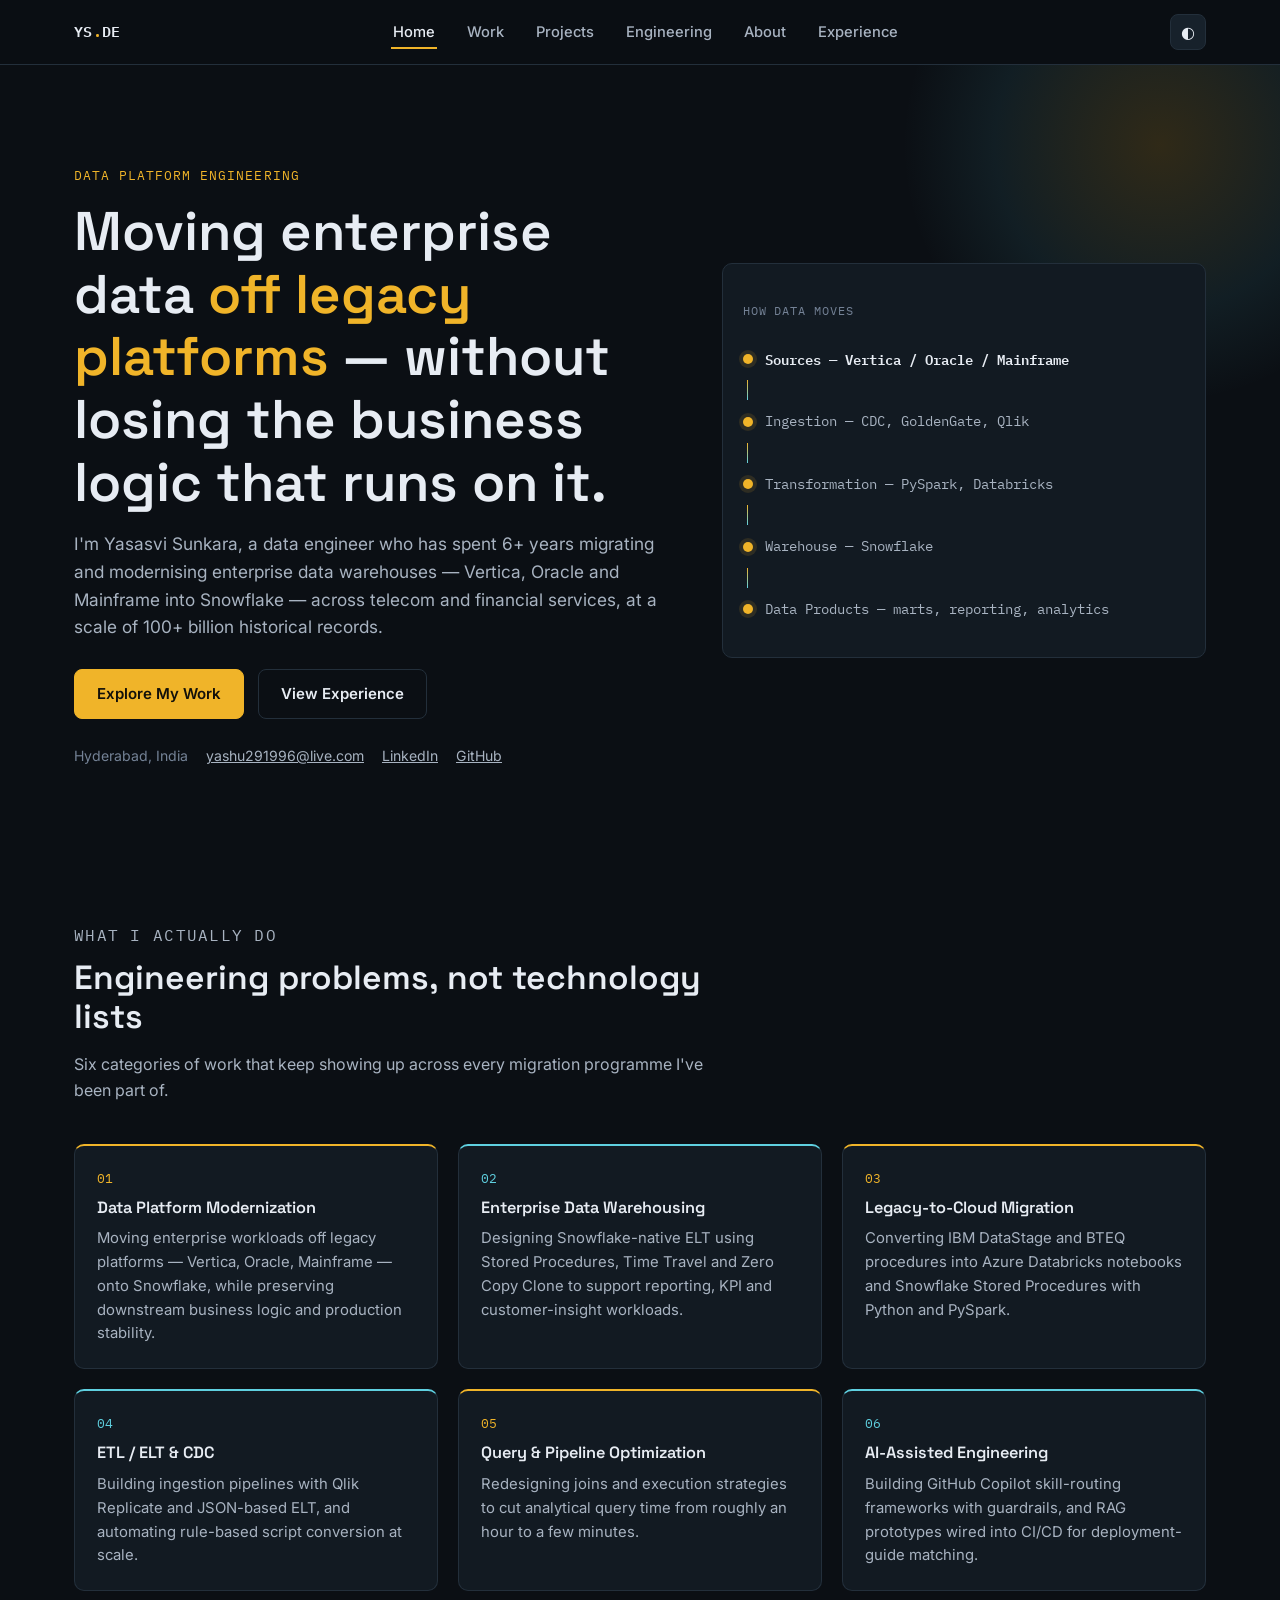
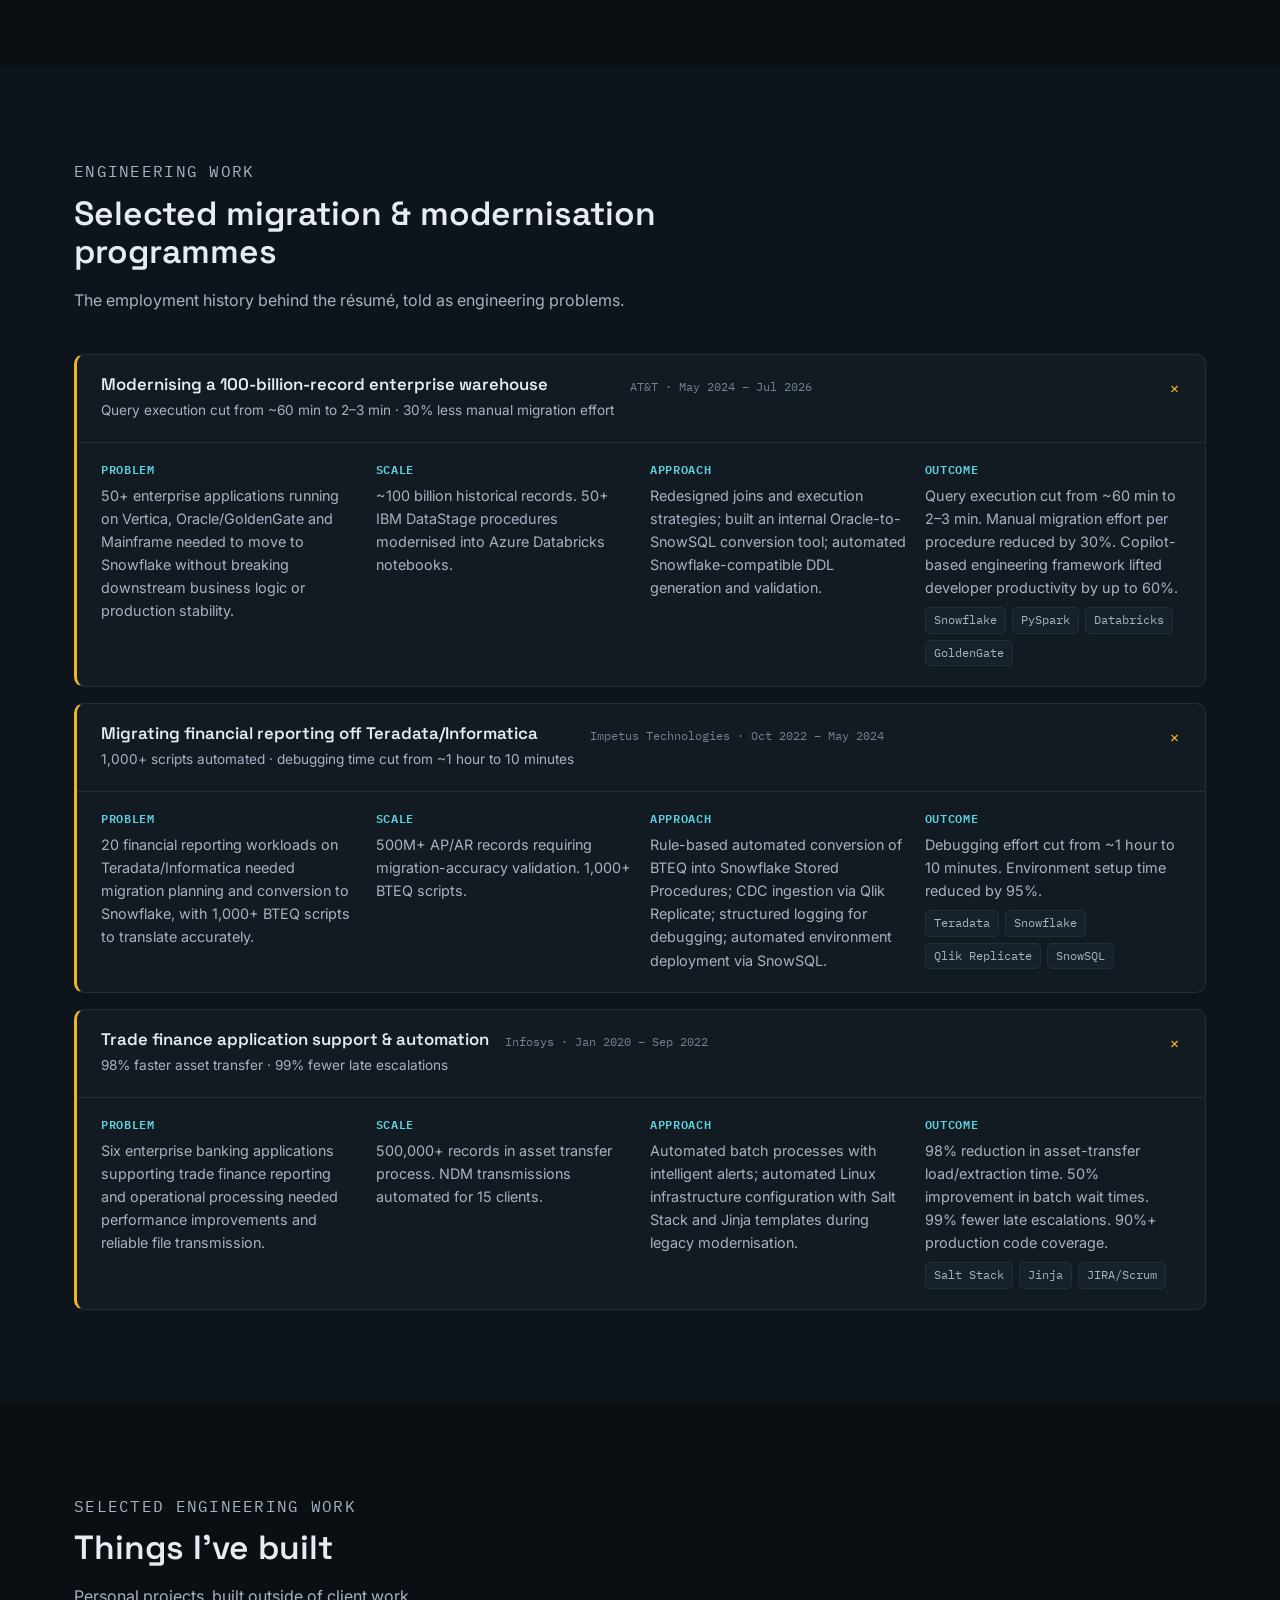
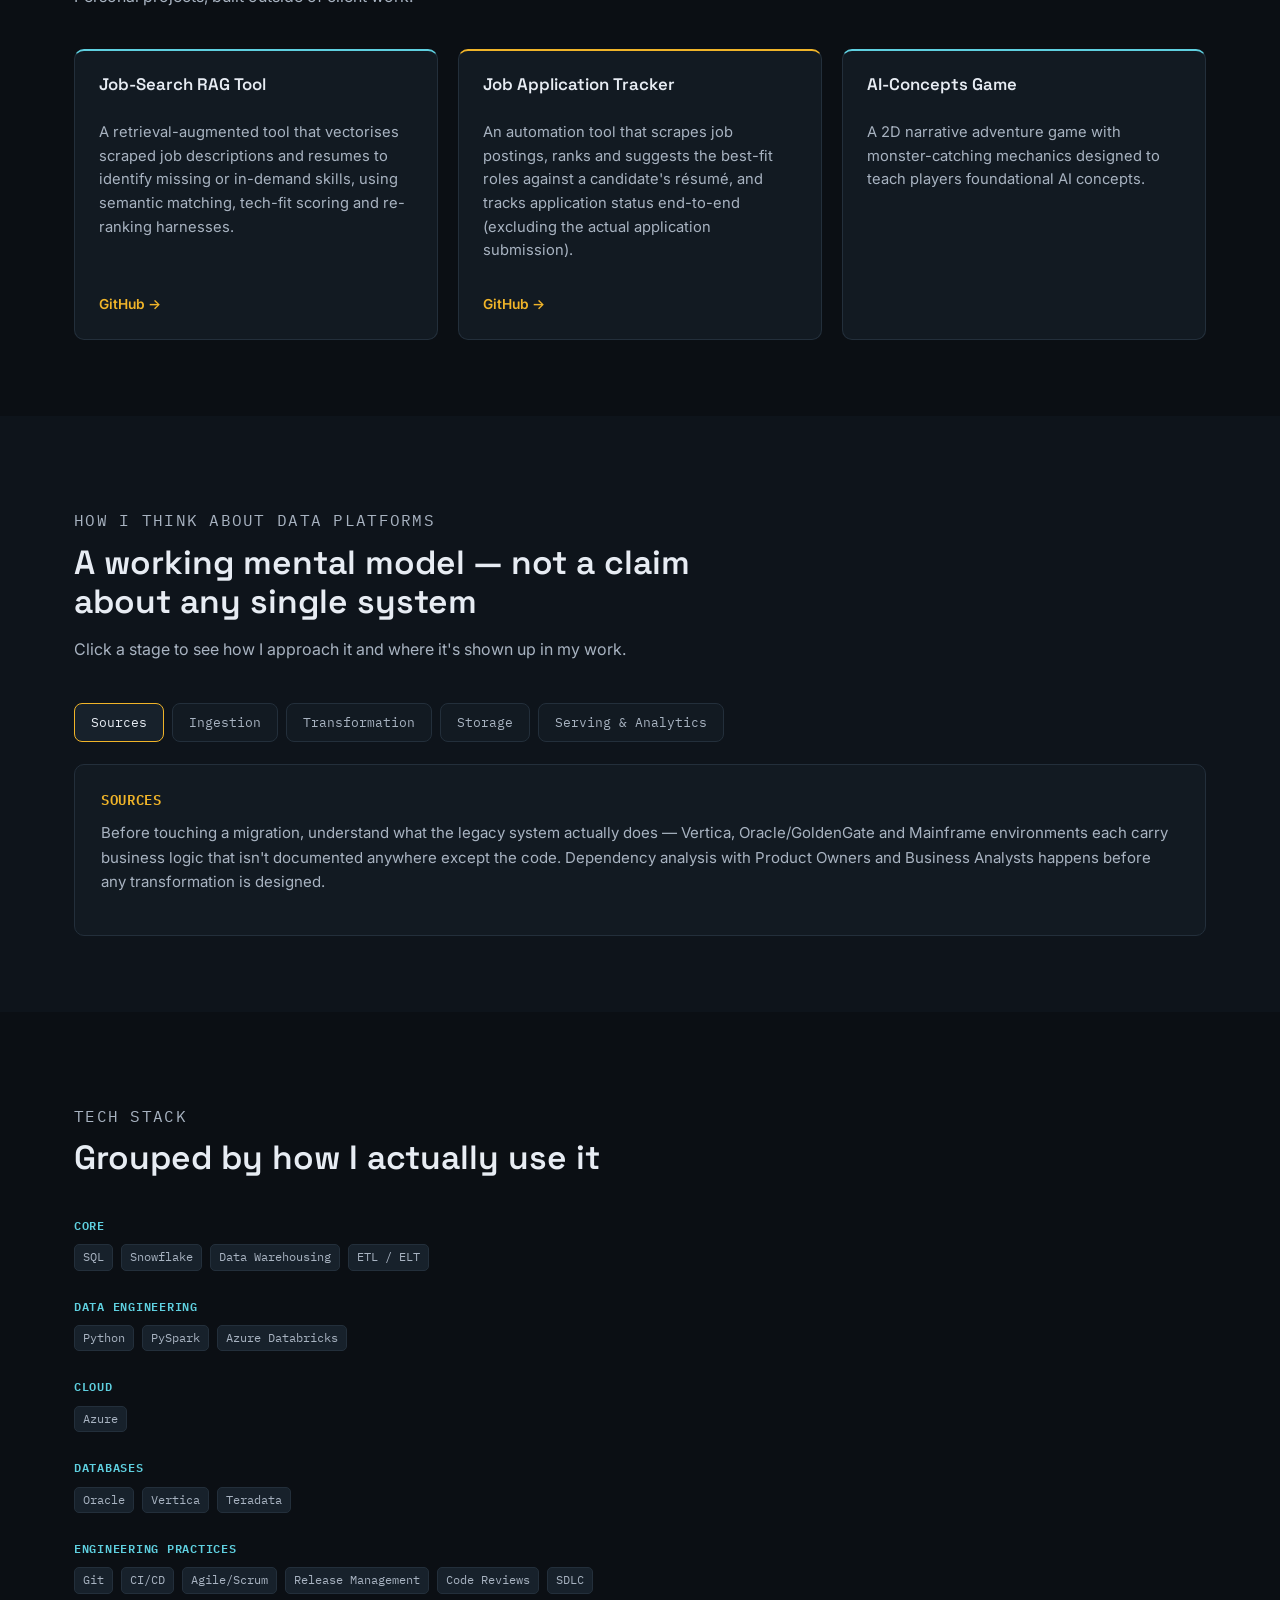
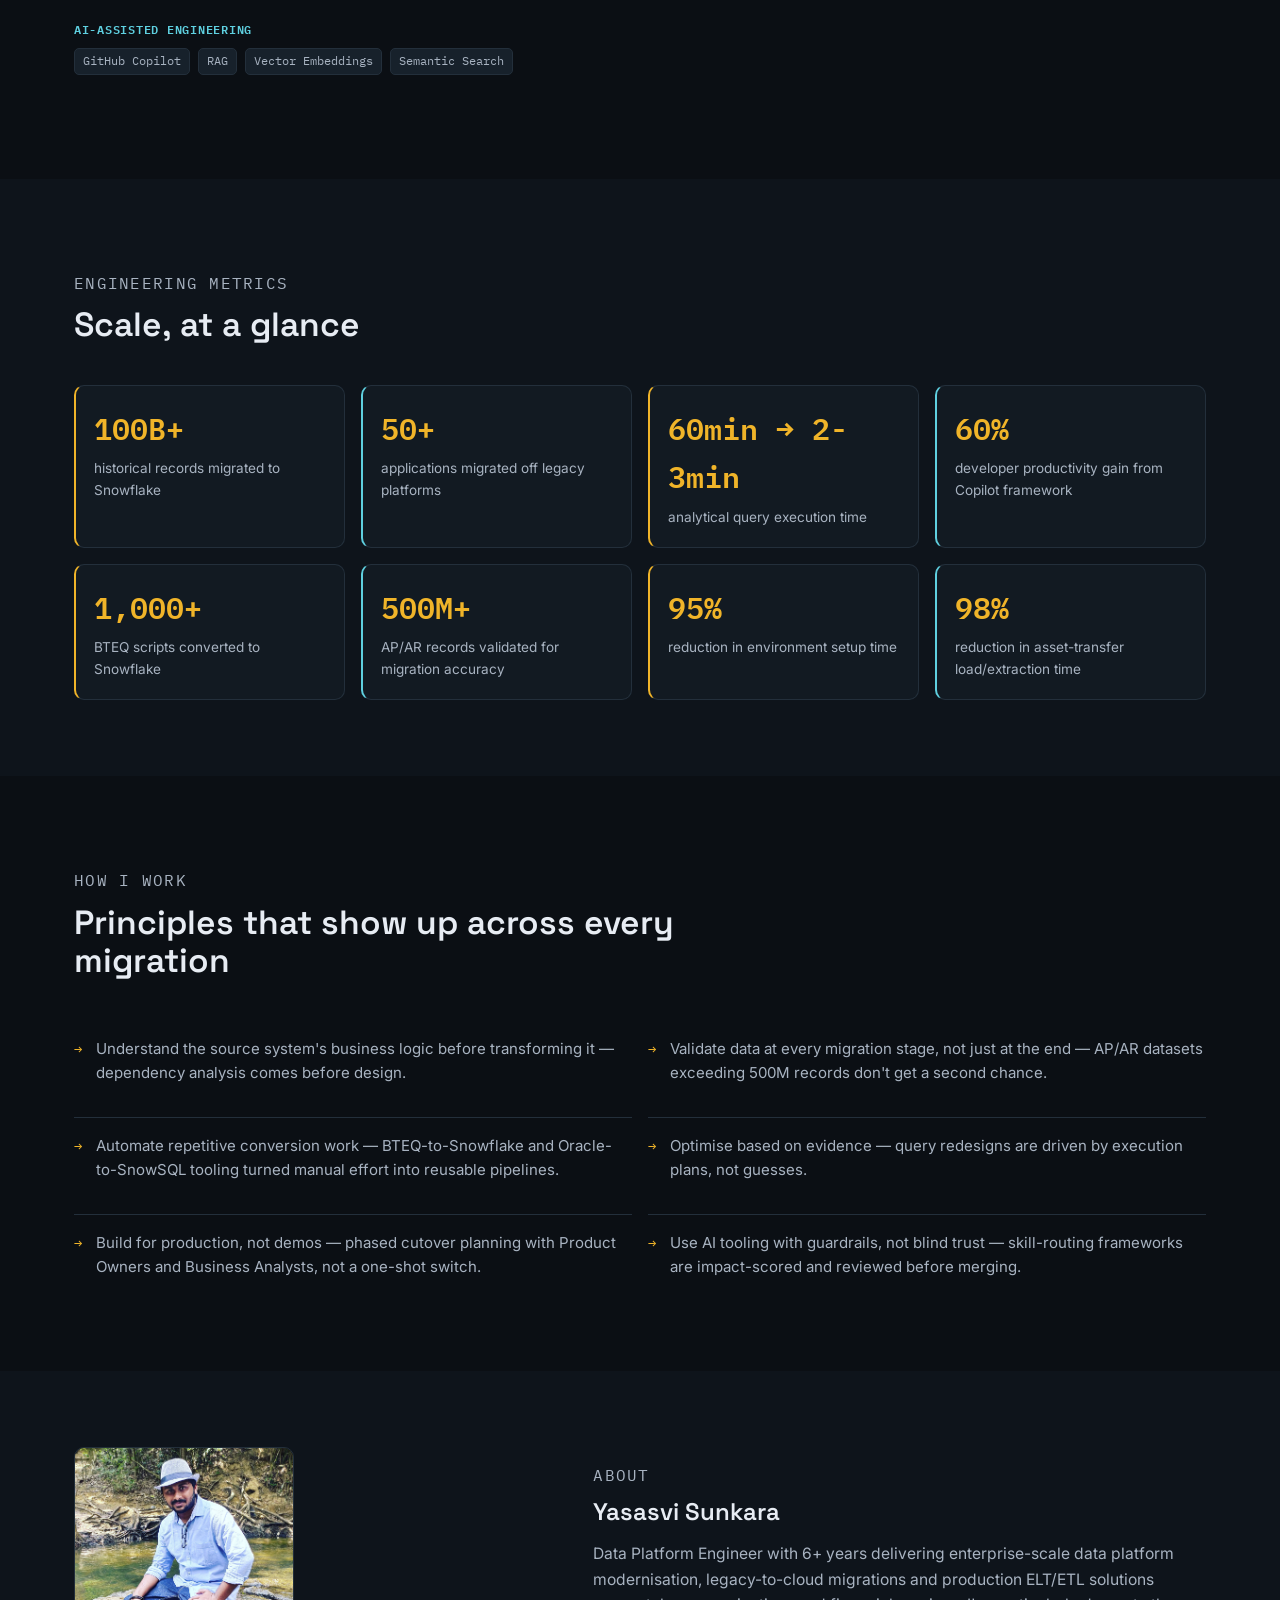
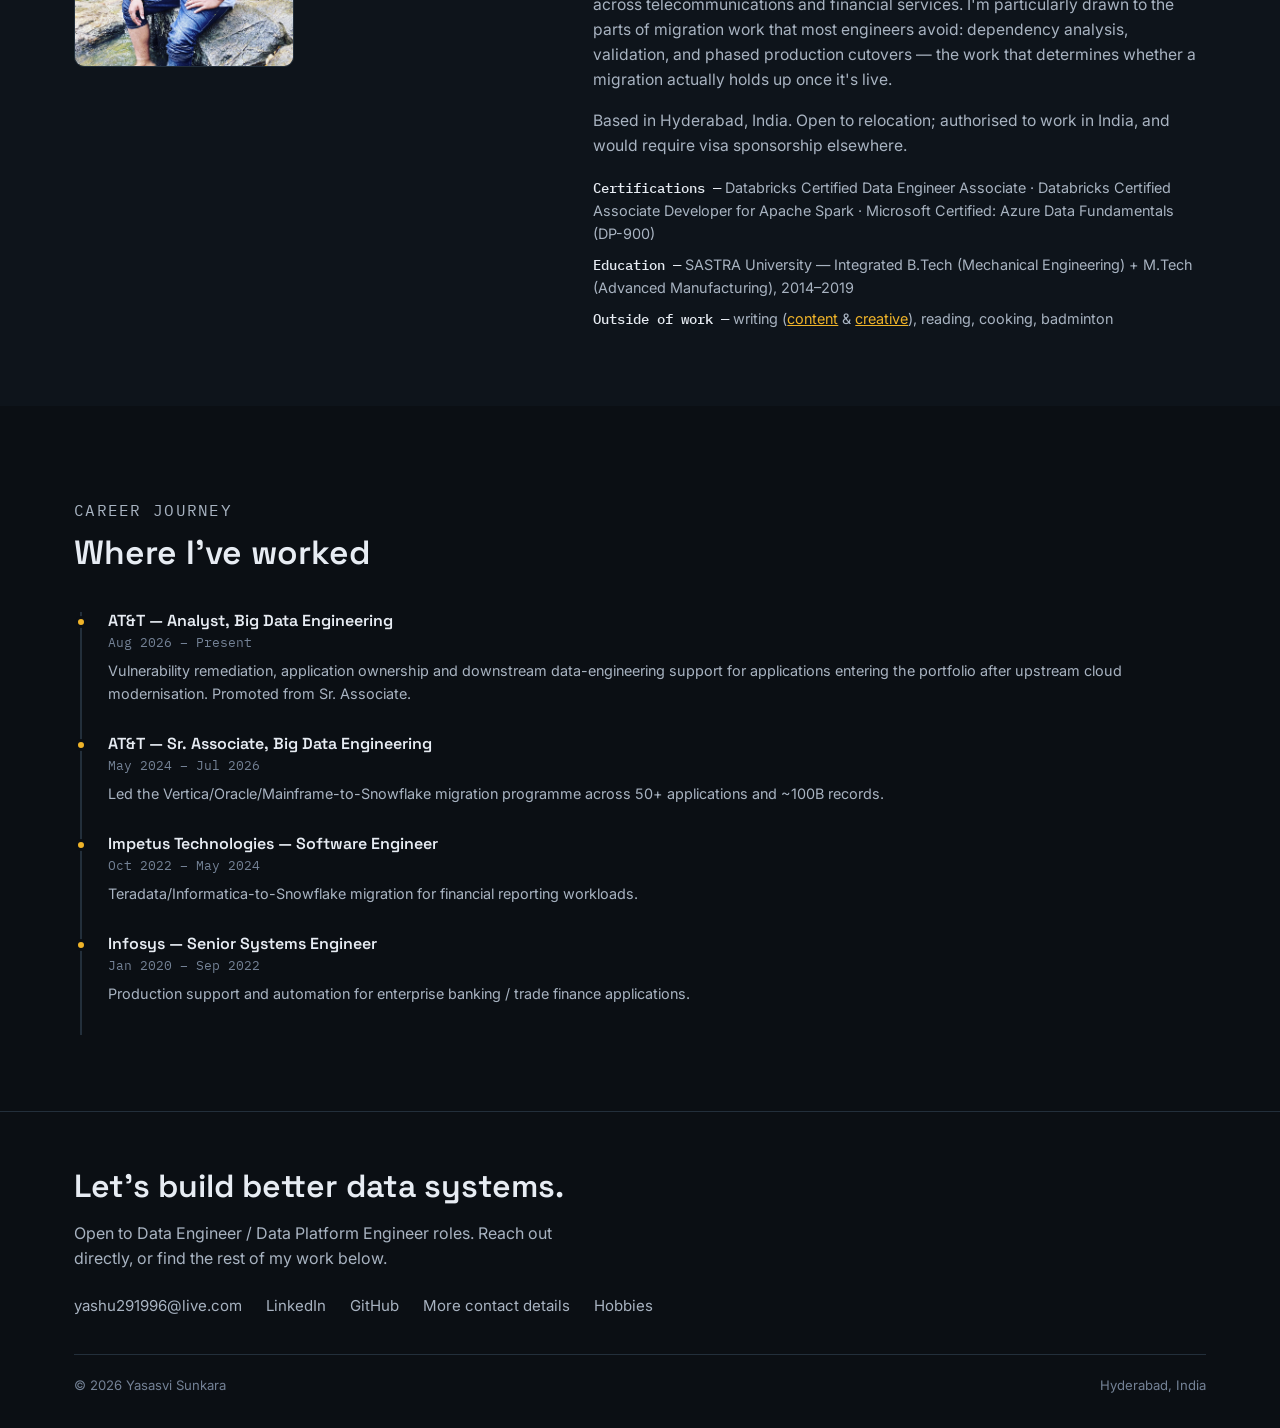
==== commit 143eded6: "Mobile polish: collapsible case studies, tighter spacing, color accents - Converted the 3 engineerin" ====
--- a/index.html
+++ b/index.html
@@ -109,8 +109,14 @@
         <p>The employment history behind the résumé, told as engineering problems.</p>
       </div>
 
-      <article class="story reveal">
-        <div class="story-head"><h3>Modernising a 100-billion-record enterprise warehouse</h3><span class="story-date mono">AT&amp;T · May 2024 – Jul 2026</span></div>
+      <details class="story reveal" open>
+        <summary class="story-head">
+          <div>
+            <h3>Modernising a 100-billion-record enterprise warehouse</h3>
+            <span class="story-teaser">Query execution cut from ~60 min to 2–3 min · 30% less manual migration effort</span>
+          </div>
+          <span class="story-date mono">AT&amp;T · May 2024 – Jul 2026</span>
+        </summary>
         <div class="story-body">
           <div class="story-col"><h4>Problem</h4><p>50+ enterprise applications running on Vertica, Oracle/GoldenGate and Mainframe needed to move to Snowflake without breaking downstream business logic or production stability.</p></div>
           <div class="story-col"><h4>Scale</h4><p>~100 billion historical records. 50+ IBM DataStage procedures modernised into Azure Databricks notebooks.</p></div>
@@ -119,10 +125,16 @@
             <div class="story-stack"><span class="tag">Snowflake</span><span class="tag">PySpark</span><span class="tag">Databricks</span><span class="tag">GoldenGate</span></div>
           </div>
         </div>
-      </article>
-
-      <article class="story reveal">
-        <div class="story-head"><h3>Migrating financial reporting off Teradata/Informatica</h3><span class="story-date mono">Impetus Technologies · Oct 2022 – May 2024</span></div>
+      </details>
+
+      <details class="story reveal">
+        <summary class="story-head">
+          <div>
+            <h3>Migrating financial reporting off Teradata/Informatica</h3>
+            <span class="story-teaser">1,000+ scripts automated · debugging time cut from ~1 hour to 10 minutes</span>
+          </div>
+          <span class="story-date mono">Impetus Technologies · Oct 2022 – May 2024</span>
+        </summary>
         <div class="story-body">
           <div class="story-col"><h4>Problem</h4><p>20 financial reporting workloads on Teradata/Informatica needed migration planning and conversion to Snowflake, with 1,000+ BTEQ scripts to translate accurately.</p></div>
           <div class="story-col"><h4>Scale</h4><p>500M+ AP/AR records requiring migration-accuracy validation. 1,000+ BTEQ scripts.</p></div>
@@ -131,10 +143,16 @@
             <div class="story-stack"><span class="tag">Teradata</span><span class="tag">Snowflake</span><span class="tag">Qlik Replicate</span><span class="tag">SnowSQL</span></div>
           </div>
         </div>
-      </article>
-
-      <article class="story reveal">
-        <div class="story-head"><h3>Trade finance application support &amp; automation</h3><span class="story-date mono">Infosys · Jan 2020 – Sep 2022</span></div>
+      </details>
+
+      <details class="story reveal">
+        <summary class="story-head">
+          <div>
+            <h3>Trade finance application support &amp; automation</h3>
+            <span class="story-teaser">98% faster asset transfer · 99% fewer late escalations</span>
+          </div>
+          <span class="story-date mono">Infosys · Jan 2020 – Sep 2022</span>
+        </summary>
         <div class="story-body">
           <div class="story-col"><h4>Problem</h4><p>Six enterprise banking applications supporting trade finance reporting and operational processing needed performance improvements and reliable file transmission.</p></div>
           <div class="story-col"><h4>Scale</h4><p>500,000+ records in asset transfer process. NDM transmissions automated for 15 clients.</p></div>
@@ -143,7 +161,7 @@
             <div class="story-stack"><span class="tag">Salt Stack</span><span class="tag">Jinja</span><span class="tag">JIRA/Scrum</span></div>
           </div>
         </div>
-      </article>
+      </details>
     </div>
   </section>
 
--- a/style.css
+++ b/style.css
@@ -87,8 +87,16 @@
 
 /* ---------- Hero ---------- */
 .hero{padding:88px 0 64px;position:relative;overflow:hidden}
+.hero::before{
+  content:"";position:absolute;top:-180px;right:-140px;width:520px;height:520px;
+  background:radial-gradient(circle,rgba(240,180,41,0.16) 0%,rgba(95,208,224,0.08) 45%,transparent 70%);
+  pointer-events:none;
+}
+[data-theme="light"] .hero::before{background:radial-gradient(circle,rgba(179,121,10,0.10) 0%,rgba(15,127,145,0.06) 45%,transparent 70%)}
+.hero .wrap{position:relative}
 .hero-grid{display:grid;grid-template-columns:1.1fr 0.9fr;gap:56px;align-items:center}
 @media (max-width:940px){.hero-grid{grid-template-columns:1fr}}
+@media (max-width:640px){.hero{padding:52px 0 40px}}
 
 .eyebrow{font-family:var(--font-mono);font-size:0.8rem;color:var(--amber);letter-spacing:0.08em;text-transform:uppercase;margin-bottom:14px}
 .hero h1{font-size:clamp(2.1rem,4.5vw,3.4rem);margin-bottom:14px}
@@ -117,8 +125,10 @@
 
 /* ---------- Sections ---------- */
 section{padding:76px 0}
+@media (max-width:640px){section{padding:44px 0}}
 .section-alt{background:var(--bg-alt)}
 .section-head{margin-bottom:40px;max-width:64ch}
+@media (max-width:640px){.section-head{margin-bottom:26px}}
 .section-eyebrow{font-family:var(--font-mono);font-size:0.78rem;color:var(--cyan);text-transform:uppercase;letter-spacing:0.08em;margin-bottom:10px}
 .section-head h2{font-size:clamp(1.5rem,3vw,2.1rem);margin-bottom:12px}
 .section-head p{color:var(--text-dim);font-size:1rem}
@@ -129,23 +139,30 @@
 @media (max-width:900px){.grid-3{grid-template-columns:1fr 1fr}}
 @media (max-width:640px){.grid-3,.grid-2{grid-template-columns:1fr}}
 
-.card{background:var(--surface);border:1px solid var(--border);border-radius:var(--radius);padding:24px}
+.card{background:var(--surface);border:1px solid var(--border);border-top:2px solid var(--amber);border-radius:var(--radius);padding:22px}
+.card:nth-child(even){border-top-color:var(--cyan)}
 .card h3{font-size:1.02rem;margin-bottom:10px;color:var(--text)}
 .card p{color:var(--text-dim);font-size:0.93rem;margin:0}
 .card-num{font-family:var(--font-mono);color:var(--amber);font-size:0.82rem;margin-bottom:10px;display:block}
+.card:nth-child(even) .card-num{color:var(--cyan)}
 
 /* Reveal on scroll */
 .reveal{opacity:0;transform:translateY(14px);transition:opacity .5s ease,transform .5s ease}
 .reveal.in{opacity:1;transform:none}
 
-/* Engineering stories */
-.story{border:1px solid var(--border);border-radius:var(--radius);background:var(--surface);margin-bottom:22px;overflow:hidden}
-.story-head{padding:22px 26px;display:flex;justify-content:space-between;align-items:baseline;gap:16px;flex-wrap:wrap;border-bottom:1px solid var(--border)}
-.story-head h3{font-size:1.12rem}
-.story-date{font-family:var(--font-mono);color:var(--muted);font-size:0.82rem;white-space:nowrap}
-.story-body{padding:22px 26px;display:grid;grid-template-columns:repeat(4,1fr);gap:20px}
+/* Engineering stories (collapsible on all breakpoints, open by default on the first) */
+.story{border:1px solid var(--border);border-left:3px solid var(--amber);border-radius:var(--radius);background:var(--surface);margin-bottom:16px;overflow:hidden}
+.story-head{padding:20px 24px;display:flex;justify-content:space-between;align-items:flex-start;gap:16px;flex-wrap:wrap;cursor:pointer;list-style:none;user-select:none}
+.story-head::-webkit-details-marker{display:none}
+.story-head::after{content:"+";font-family:var(--font-mono);color:var(--amber);font-size:1.1rem;margin-left:auto;flex-shrink:0;transition:transform .2s}
+.story[open] .story-head::after{transform:rotate(45deg)}
+.story[open] .story-head{border-bottom:1px solid var(--border)}
+.story-head h3{font-size:1.05rem;margin-bottom:6px}
+.story-teaser{display:block;color:var(--text-dim);font-size:0.85rem}
+.story-date{font-family:var(--font-mono);color:var(--muted);font-size:0.78rem;white-space:nowrap;padding-top:2px}
+.story-body{padding:20px 24px;display:grid;grid-template-columns:repeat(4,1fr);gap:18px}
 @media (max-width:900px){.story-body{grid-template-columns:1fr 1fr}}
-@media (max-width:600px){.story-body{grid-template-columns:1fr}}
+@media (max-width:560px){.story-body{grid-template-columns:1fr;padding:18px 20px;gap:14px}}
 .story-col h4{font-family:var(--font-mono);font-size:0.72rem;text-transform:uppercase;letter-spacing:0.06em;color:var(--cyan);margin-bottom:8px}
 .story-col p,.story-col ul{color:var(--text-dim);font-size:0.9rem;margin:0}
 .story-col ul{padding-left:18px}
@@ -153,7 +170,8 @@
 .tag{font-family:var(--font-mono);font-size:0.72rem;background:var(--surface-2);border:1px solid var(--border);color:var(--text-dim);padding:3px 8px;border-radius:5px}
 
 /* Projects */
-.project{border:1px solid var(--border);border-radius:var(--radius);background:var(--surface);padding:26px;display:flex;flex-direction:column;gap:12px;height:100%}
+.project{border:1px solid var(--border);border-top:2px solid var(--cyan);border-radius:var(--radius);background:var(--surface);padding:24px;display:flex;flex-direction:column;gap:12px;height:100%}
+.project:nth-child(even){border-top-color:var(--amber)}
 .project h3{font-size:1.05rem}
 .project .desc{color:var(--text-dim);font-size:0.92rem;flex-grow:1}
 .project-links{display:flex;gap:14px;font-size:0.86rem;margin-top:4px}
@@ -173,10 +191,12 @@
 .stack-tags{display:flex;flex-wrap:wrap;gap:8px;margin-bottom:28px}
 
 /* Metrics */
-.metrics{display:grid;grid-template-columns:repeat(4,1fr);gap:18px}
+.metrics{display:grid;grid-template-columns:repeat(4,1fr);gap:16px}
 @media (max-width:900px){.metrics{grid-template-columns:1fr 1fr}}
-@media (max-width:520px){.metrics{grid-template-columns:1fr}}
-.metric{border:1px solid var(--border);background:var(--surface);border-radius:var(--radius);padding:22px}
+@media (max-width:520px){.metrics{grid-template-columns:1fr 1fr;gap:12px}}
+.metric{border:1px solid var(--border);border-left:2px solid var(--amber);background:var(--surface);border-radius:var(--radius);padding:18px}
+.metric:nth-child(even){border-left-color:var(--cyan)}
+@media (max-width:520px){.metric{padding:14px}.metric-num{font-size:1.5rem}}
 .metric-num{font-family:var(--font-mono);font-size:1.9rem;color:var(--amber);font-weight:600}
 .metric-label{color:var(--text-dim);font-size:0.85rem;margin-top:6px}
 
